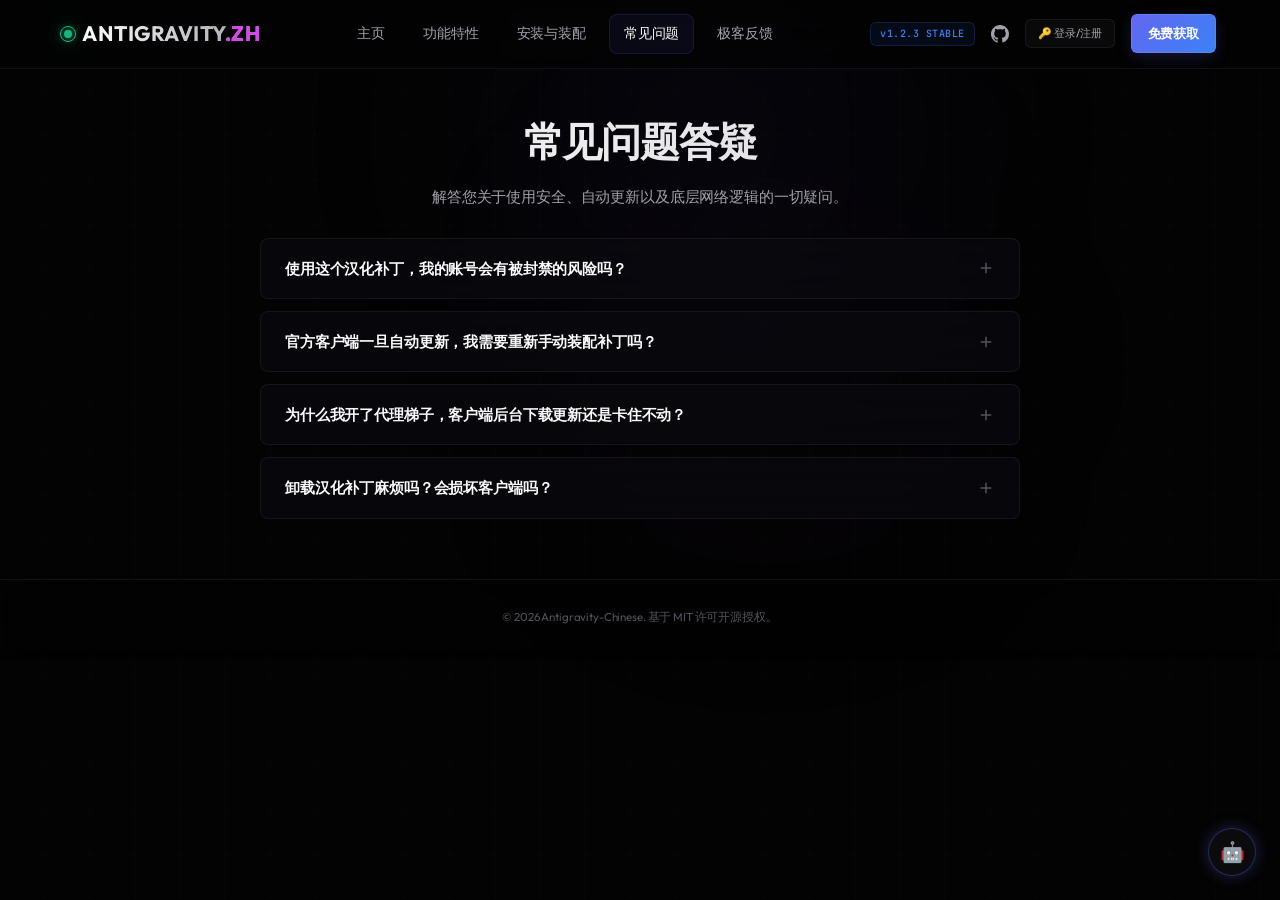
==== faq.html @ 02f96002 "chore: bust POST api/ai route caching with timestamp parameters" ====
<!DOCTYPE html>
<html lang="zh-CN">
<head>
  <meta charset="UTF-8">
  <meta name="viewport" content="width=device-width, initial-scale=1.0">
  <title>答疑中心 FAQ | Antigravity 2.0 中文汉化与网络优化补丁</title>
  <link rel="preconnect" href="https://fonts.googleapis.com">
  <link rel="preconnect" href="https://fonts.gstatic.com" crossorigin>
  <link href="https://fonts.googleapis.com/css2?family=Outfit:wght@400;500;600;700&family=JetBrains+Mono:wght@400;500&display=swap" rel="stylesheet">
  <link rel="stylesheet" href="style.css?v=2.0.2">
  <!-- Cloudflare Turnstile Verification SDK -->
  <script src="https://challenges.cloudflare.com/turnstile/v0/api.js?onload=onloadTurnstileCallback" async defer></script>
</head>
<body>

  <canvas id="grid-bg"></canvas>

  <!-- 统一 Navbar -->
  <header class="navbar">
    <div class="nav-container">
      <div class="logo-area">
        <span class="neon-indicator active"></span>
        <span class="logo-title">ANTIGRAVITY<span class="accent-dot">.ZH</span></span>
      </div>
      
      <nav class="nav-menu">
        <a href="index.html" class="nav-link">主页</a>
        <a href="features.html" class="nav-link">功能特性</a>
        <a href="install.html" class="nav-link">安装与装配</a>
        <a href="faq.html" class="nav-link active">常见问题</a>
        <a href="feedback.html" class="nav-link">极客反馈</a>
      </nav>
      <button class="nav-toggle" id="nav-toggle-btn" aria-label="切换菜单">
        <span class="bar"></span>
        <span class="bar"></span>
      </button>

      <div class="nav-actions">
        <span class="badge">v1.2.3 STABLE</span>
        <a href="https://github.com/3169657175/Antigravity-Chinese" target="_blank" class="github-icon-btn">
          <svg viewBox="0 0 16 16" width="18" height="18"><path fill="currentColor" fill-rule="evenodd" d="M8 0C3.58 0 0 3.58 0 8c0 3.54 2.29 6.53 5.47 7.59.4.07.55-.17.55-.38 0-.19-.01-.82-.01-1.49-2.01.37-2.53-.49-2.69-.94-.09-.23-.48-.94-.82-1.13-.28-.15-.68-.52-.01-.53.63-.01 1.08.58 1.23.82.72 1.21 1.87.87 2.33.66.07-.52.28-.87.51-1.07-1.78-.2-3.64-.89-3.64-3.95 0-.87.31-1.59.82-2.15-.08-.2-.36-1.02.08-2.12 0 0 .67-.21 2.2.82.64-.18 1.32-.27 2-.27.68 0 1.36.09 2 .27 1.53-1.04 2.2-.82 2.2-.82.44 1.1.16 1.92.08 2.12.51.56.82 1.27.82 2.15 0 3.07-1.87 3.75-3.65 3.95.29.25.54.73.54 1.48 0 1.07-.01 1.93-.01 2.2 0 .21.15.46.55.38A8.013 8.013 0 0016 8c0-4.42-3.58-8-8-8z"></path></svg>
        </a>
        
        <!-- 全局登录态入口 -->
        <div id="nav-user-area" class="nav-user-zone">
          <button type="button" id="nav-login-trigger" class="nav-auth-trigger-btn">🔑 登录/注册</button>
          <div id="nav-user-menu" class="nav-user-dropdown" style="display: none;">
            <button type="button" id="nav-username-btn" class="nav-username-display">👤 <span id="nav-user-name-text"></span></button>
            <div class="dropdown-content">
              <a href="#" id="nav-logout-action">退出登录</a>
            </div>
          </div>
        </div>

        <a href="install.html#downloads" class="nav-download-btn">免费获取</a>
      </div>
    </div>
  </header>

  <main class="container">
    
    <!-- 答疑中心内容 -->
    <section class="faq-section">
      <h1 class="page-title">常见问题答疑</h1>
      <p class="page-subtitle">解答您关于使用安全、自动更新以及底层网络逻辑的一切疑问。</p>
      
      <div id="security" class="faq-accordion">
        <div class="faq-item">
          <div class="faq-trigger">
            <span>使用这个汉化补丁，我的账号会有被封禁的风险吗？</span>
            <svg class="faq-icon" viewBox="0 0 24 24" width="18" height="18"><path fill="currentColor" d="M19 13h-6v6h-2v-6H5v-2h6V5h2v6h6v2z"/></svg>
          </div>
          <div class="faq-content">
            <p><strong>100% 绝对安全。</strong> 补丁完全在本地运行，以物理覆盖客户端 app.asar 存档的方式工作。我们不使用、也不经过任何第三方的中转服务器，您的所有 API 数据请求依然直接加密发往 Google 官方，因此完全不存在任何第三方监听密钥或导致账号被官方判为风控 the 危险。</p>
          </div>
        </div>

        <div class="faq-item">
          <div class="faq-trigger">
            <span>官方客户端一旦自动更新，我需要重新手动装配补丁吗？</span>
            <svg class="faq-icon" viewBox="0 0 24 24" width="18" height="18"><path fill="currentColor" d="M19 13h-6v6h-2v-6H5v-2h6V5h2v6h6v2z"/></svg>
          </div>
          <div class="faq-content">
            <p><strong>完全不需要。</strong> 补丁中内置了静默检测与物理自愈机制。当客户端通过后台静默升级导致补丁被官方原版覆盖重置时，只要您再次启动软件，补丁就会在 50ms 内瞬间自动重新打包写入，免除您反复安装配置的烦恼。</p>
          </div>
        </div>

        <div class="faq-item">
          <div class="faq-trigger">
            <span>为什么我开了代理梯子，客户端后台下载更新还是卡住不动？</span>
            <svg class="faq-icon" viewBox="0 0 24 24" width="18" height="18"><path fill="currentColor" d="M19 13h-6v6h-2v-6H5v-2h6V5h2v6h6v2z"/></svg>
          </div>
          <div class="faq-content">
            <p>这是因为 Electron 的 Node.js 主进程在执行网络下载时，默认并不会读取系统虚拟网卡或代理软件（VPN）的端口代理配置。我们在最新的 v1.2.3 补丁里注入了国内高速 CDN（ghproxy）极速下载通道，现在下载 3.7MB 的包在 1~2 秒内即可秒下秒更新，再无卡顿。</p>
          </div>
        </div>

        <div class="faq-item">
          <div class="faq-trigger">
            <span>卸载汉化补丁麻烦吗？会损坏客户端吗？</span>
            <svg class="faq-icon" viewBox="0 0 24 24" width="18" height="18"><path fill="currentColor" d="M19 13h-6v6h-2v-6H5v-2h6V5h2v6h6v2z"/></svg>
          </div>
          <div class="faq-content">
            <p><strong>极其简单。</strong> 在您解压缩的补丁目录下，双击运行 **`一键还原官方原版.bat`** 即可。补丁安装程序在首次装配时已自动为您做好了官方 app.asar 的纯净物理备份，双击还原只需 50ms，瞬间恢复为 100% 官方原版状态，不伤及任何客户端文件。</p>
          </div>
        </div>
      </div>
    </section>


  </main>

  <!-- 全局登录注册模态弹窗 -->
  <div id="global-auth-modal" class="auth-modal">
    <div class="auth-modal-content">
      <span class="auth-modal-close" id="auth-modal-close-btn">&times;</span>
      <div class="auth-tabs" style="margin-bottom: 20px;">
        <button type="button" id="modal-tab-login" class="auth-tab-btn active">极客登录</button>
        <button type="button" id="modal-tab-register" class="auth-tab-btn">账号注册</button>
      </div>
      <!-- 登录表单 -->
      <form id="modal-login-form" class="auth-form active">
        <input type="text" id="modal-login-user" placeholder="请输入账号" required class="auth-modal-input">
        <input type="password" id="modal-login-pass" placeholder="请输入密码" required class="auth-modal-input">
        <div class="turnstile-container" style="margin-bottom: 12px; display: flex; justify-content: center;"></div>
        <button type="submit" class="run-btn modal-submit-btn">立即登录</button>
      </form>
      <!-- 注册表单 -->
      <form id="modal-register-form" class="auth-form">
        <input type="text" id="modal-reg-user" placeholder="创建账号 (3~20字)" required class="auth-modal-input">
        <input type="password" id="modal-reg-pass" placeholder="设置密码 (最少6位)" required class="auth-modal-input">
        <div class="turnstile-container" style="margin-bottom: 12px; display: flex; justify-content: center;"></div>
        <button type="submit" class="run-btn modal-submit-btn">立即注册</button>
      </form>
    </div>
  </div>



  <footer class="footer">
    <p>© 2026 Antigravity-Chinese. 基于 MIT 许可开源授权。</p>
  </footer>

  <!-- 全局 AI 智能助手悬浮窗 -->
  <div class="ai-assistant-wrapper">
    <div id="ai-chat-panel" class="ai-chat-panel">
      <div class="ai-chat-header">
        <div class="ai-chat-title">
          <span class="status-dot"></span>
          <span>极客汉化 AI 助理</span>
        </div>
        <span id="ai-chat-close-btn" class="ai-chat-close">&times;</span>
      </div>
      <div id="ai-chat-body" class="ai-chat-body">
        <div class="chat-bubble ai">你好！我是 Antigravity 2.0 汉化助手。关于补丁安装、卸载、免 TUN 直连或封号安全等任何问题，您都可以随时问我！🤖</div>
      </div>
      <div class="ai-chat-footer">
        <input type="text" id="ai-chat-input" placeholder="输入提问..." class="ai-chat-input">
        <button type="button" id="ai-chat-send-btn" class="ai-chat-send-btn">发送</button>
      </div>
    </div>
    <button type="button" id="ai-assistant-trigger-btn" class="ai-assistant-trigger" title="AI 汉化助手">🤖</button>
  </div>

  <!-- Cloudflare Web Analytics -->
  <script type='module' src='https://static.cloudflareinsights.com/beacon.min.js' data-cf-beacon='{"token": "520a4c978a1740f6b4d1f1a0a5027db9"}'></script>
  <!-- End Cloudflare Web Analytics -->

  <script src="main.js?v=2.0.4"></script>
</body>
</html>
---- style.css ----
/* ==========================================================================
   DESIGN SYSTEM: PREMIUM MINIMALIST AURORA 2.0 (殿堂级极光微光极简主义)
   Aesthetics: Vercel/Linear-class Glassmorphism, Dynamic Border Glows, 
               Spring-action Physics, Fluid Typography & Premium Layout
   ========================================================================== */

:root {
  /* 极致奢华暗黑底色 */
  --bg-dark: #030303;
  --bg-card: rgba(10, 10, 15, 0.75);
  --bg-card-hover: rgba(16, 16, 24, 0.9);
  --bg-input: #050508;
  
  /* 殿堂级霓虹极光色 */
  --neon-blue: #3b82f6;
  --neon-indigo: #6366f1;
  --neon-pink: #d946ef;
  --neon-green: #10b981;
  --neon-orange: #f59e0b;
  
  /* 精细文字与边框 */
  --text-primary: #fafafa;
  --text-secondary: #a1a1aa;
  --text-muted: #52525b;
  --border-color: rgba(255, 255, 255, 0.06);
  --border-glow: rgba(99, 102, 241, 0.35);
  
  /* 顶级字体系统 */
  --font-display: 'Outfit', -apple-system, BlinkMacSystemFont, "Segoe UI", Roboto, sans-serif;
  --font-mono: 'JetBrains Mono', "Fira Code", monospace;

  /* 物理弹簧过渡与阴影 */
  --transition-spring: all 0.5s cubic-bezier(0.175, 0.885, 0.32, 1.275);
  --transition-smooth: all 0.4s cubic-bezier(0.16, 1, 0.3, 1);
  --shadow-glow: 0 0 30px rgba(99, 102, 241, 0.15);
}

/* 基础重置 */
* {
  box-sizing: border-box;
  margin: 0;
  padding: 0;
  scroll-behavior: smooth;
}

body {
  background-color: var(--bg-dark);
  color: var(--text-primary);
  font-family: var(--font-display);
  font-size: 14px;
  line-height: 1.6;
  overflow-x: hidden;
  letter-spacing: -0.01em;
}

/* 交互网格背景 */
#grid-bg {
  position: fixed;
  top: 0;
  left: 0;
  width: 100%;
  height: 100%;
  z-index: -2;
  pointer-events: none;
}

/* 多层次极光视差晕圈 (Multi-layer Aurora Glow) */
body::before {
  content: "";
  position: absolute;
  top: -10%;
  left: 30%;
  width: 50vw;
  height: 50vh;
  background: radial-gradient(circle, rgba(99, 102, 241, 0.08) 0%, rgba(59, 130, 246, 0) 70%);
  z-index: -1;
  filter: blur(120px);
  pointer-events: none;
  animation: floatGlow 12s infinite alternate;
}

body::after {
  content: "";
  position: absolute;
  top: 20%;
  right: 20%;
  width: 40vw;
  height: 40vh;
  background: radial-gradient(circle, rgba(217, 70, 239, 0.05) 0%, rgba(99, 102, 241, 0) 70%);
  z-index: -1;
  filter: blur(140px);
  pointer-events: none;
  animation: floatGlow 18s infinite alternate-reverse;
}

@keyframes floatGlow {
  0% { transform: translate(0, 0) scale(1); }
  100% { transform: translate(40px, 30px) scale(1.1); }
}

/* ==========================================================================
   統一导航栏 Navbar (高虚化毛玻璃)
   ========================================================================== */
.navbar {
  background: rgba(3, 3, 3, 0.75);
  backdrop-filter: blur(30px);
  -webkit-backdrop-filter: blur(30px);
  border-bottom: 1px solid var(--border-color);
  position: sticky;
  top: 0;
  z-index: 1000;
  transition: var(--transition-smooth);
}

.nav-container {
  max-width: 1200px;
  margin: 0 auto;
  padding: 14px 24px;
  display: flex;
  justify-content: space-between;
  align-items: center;
}

.logo-area {
  display: flex;
  align-items: center;
  gap: 10px;
  cursor: pointer;
}

.neon-indicator {
  width: 8px;
  height: 8px;
  border-radius: 50%;
  background: var(--text-muted);
  position: relative;
}

.neon-indicator::after {
  content: "";
  position: absolute;
  top: -4px;
  left: -4px;
  right: -4px;
  bottom: -4px;
  border-radius: 50%;
  border: 1px solid var(--neon-green);
  opacity: 0;
  animation: ripple 2s infinite;
}

@keyframes ripple {
  0% { transform: scale(0.8); opacity: 0.8; }
  100% { transform: scale(1.8); opacity: 0; }
}

.neon-indicator.active {
  background: var(--neon-green);
  box-shadow: 0 0 10px var(--neon-green), 0 0 20px var(--neon-green);
}
.neon-indicator.active::after {
  opacity: 1;
}

.logo-title {
  font-family: var(--font-display);
  font-weight: 700;
  font-size: 21px;
  letter-spacing: 0.5px;
  background: linear-gradient(to right, #fff, #a1a1aa);
  -webkit-background-clip: text;
  -webkit-text-fill-color: transparent;
}

.logo-title .accent-dot {
  color: var(--neon-pink);
  -webkit-text-fill-color: var(--neon-pink);
}

.nav-menu {
  display: flex;
  align-items: center;
  gap: 8px;
}

.nav-link {
  color: var(--text-secondary);
  text-decoration: none;
  font-family: var(--font-display);
  font-weight: 500;
  font-size: 13.5px;
  padding: 8px 14px;
  border-radius: 8px;
  transition: var(--transition-smooth);
  border: 1px solid transparent;
}

.nav-link:hover {
  color: var(--text-primary);
  background: rgba(255, 255, 255, 0.03);
}

.nav-link.active {
  color: var(--text-primary);
  background: rgba(99, 102, 241, 0.08);
  border: 1px solid rgba(99, 102, 241, 0.15);
}

.nav-actions {
  display: flex;
  align-items: center;
  gap: 16px;
}

.badge {
  font-family: var(--font-mono);
  font-size: 10px;
  font-weight: 500;
  color: var(--neon-blue);
  background: rgba(59, 130, 246, 0.08);
  border: 1px solid rgba(59, 130, 246, 0.18);
  padding: 3px 9px;
  border-radius: 6px;
  letter-spacing: 0.5px;
}

.github-icon-btn {
  color: var(--text-secondary);
  transition: var(--transition-spring);
  display: flex;
  align-items: center;
}

.github-icon-btn:hover {
  color: var(--text-primary);
  transform: rotate(8deg) scale(1.15);
}

.nav-download-btn {
  display: inline-block;
  padding: 8px 16px;
  background: linear-gradient(135deg, var(--neon-indigo), var(--neon-blue));
  color: #fff;
  text-decoration: none;
  font-family: var(--font-display);
  font-weight: 600;
  font-size: 13px;
  border-radius: 6px;
  border: 1px solid rgba(255, 255, 255, 0.1);
  box-shadow: 0 4px 15px rgba(99, 102, 241, 0.2);
  transition: var(--transition-spring);
}

.nav-download-btn:hover {
  transform: translateY(-2px);
  box-shadow: 0 6px 20px rgba(99, 102, 241, 0.4);
}

/* ==========================================================================
   页面容器与布局
   ========================================================================== */
.container {
  max-width: 1200px;
  margin: 0 auto;
  padding: 0 24px;
}

/* 页头格式化 */
.page-header {
  text-align: center;
  padding: 70px 0 30px;
}

.page-title {
  font-family: var(--font-display);
  font-size: 40px;
  font-weight: 700;
  letter-spacing: -0.03em;
  margin-bottom: 12px;
  background: linear-gradient(to right, #fff, #d4d4d8);
  -webkit-background-clip: text;
  -webkit-text-fill-color: transparent;
}

.page-subtitle {
  color: var(--text-secondary);
  font-size: 14.5px;
  max-width: 580px;
  margin: 0 auto;
  line-height: 1.6;
}

/* ==========================================================================
   HERO 首页：聚焦文案与 3D 流光截图
   ========================================================================== */
.hero-center {
  display: flex;
  flex-direction: column;
  align-items: center;
  text-align: center;
  padding: 80px 0 50px;
}

.release-glow-tag {
  font-family: var(--font-mono);
  font-size: 10px;
  letter-spacing: 1.5px;
  color: var(--neon-pink);
  background: rgba(217, 70, 239, 0.06);
  border: 1px solid rgba(217, 70, 239, 0.15);
  padding: 4px 12px;
  border-radius: 20px;
  display: inline-block;
  margin-bottom: 20px;
  font-weight: 600;
  box-shadow: 0 0 15px rgba(217, 70, 239, 0.05);
}

.hero-huge-title {
  font-family: var(--font-display);
  font-size: 60px;
  font-weight: 700;
  line-height: 1.15;
  letter-spacing: -0.04em;
  margin-bottom: 20px;
  background: linear-gradient(135deg, #ffffff 30%, #a1a1aa 100%);
  -webkit-background-clip: text;
  -webkit-text-fill-color: transparent;
  text-shadow: 0 0 40px rgba(255, 255, 255, 0.05);
}

.hero-main-subtitle {
  color: var(--text-secondary);
  font-size: 15.5px;
  line-height: 1.7;
  max-width: 720px;
  margin-bottom: 36px;
}

.hero-buttons {
  display: flex;
  gap: 16px;
  margin-bottom: 60px;
}

.btn-glow-primary {
  padding: 13px 28px;
  background: linear-gradient(135deg, var(--neon-indigo), var(--neon-blue));
  color: #fff;
  text-decoration: none;
  font-family: var(--font-display);
  font-weight: 600;
  border-radius: 6px;
  border: 1px solid rgba(255, 255, 255, 0.08);
  box-shadow: 0 4px 20px rgba(99, 102, 241, 0.35);
  transition: var(--transition-spring);
}

.btn-glow-primary:hover {
  transform: translateY(-3px) scale(1.02);
  box-shadow: 0 8px 25px rgba(99, 102, 241, 0.55);
}

.btn-glow-primary:active {
  transform: translateY(-1px) scale(0.98);
}

.btn-outline-secondary {
  padding: 13px 28px;
  background: rgba(255, 255, 255, 0.02);
  color: var(--text-primary);
  border: 1px solid var(--border-color);
  text-decoration: none;
  font-family: var(--font-display);
  font-weight: 600;
  border-radius: 6px;
  transition: var(--transition-spring);
}

.btn-outline-secondary:hover {
  border-color: var(--text-secondary);
  background: rgba(255, 255, 255, 0.05);
  transform: translateY(-2px);
}

/* ==========================================================================
   真实截图展示区 UI (3D 倾斜与磨砂效果)
   ========================================================================== */
.real-screenshot-wrapper {
  width: 100%;
  max-width: 900px;
  margin: 0 auto;
  border-radius: 12px;
  overflow: hidden;
  border: 1px solid rgba(255, 255, 255, 0.1);
  box-shadow: 0 30px 80px rgba(0, 0, 0, 0.8), 0 0 40px rgba(99, 102, 241, 0.05);
  background: #08080c;
  transform: rotateX(3deg) rotateY(-0.5deg);
  transform-style: preserve-3d;
  transition: transform 0.6s cubic-bezier(0.16, 1, 0.3, 1), box-shadow 0.6s;
}

.real-screenshot-wrapper:hover {
  transform: rotateX(0deg) rotateY(0deg) scale(1.015);
  box-shadow: 0 40px 100px rgba(0, 0, 0, 0.9), 0 0 60px rgba(99, 102, 241, 0.12);
  border-color: rgba(99, 102, 241, 0.25);
}

.screenshot-titlebar {
  background: #0d0d12;
  padding: 10px 18px;
  display: flex;
  justify-content: space-between;
  align-items: center;
  border-bottom: 1px solid var(--border-color);
}

.mock-dots {
  display: flex;
  gap: 6px;
}

.mock-dots .dot {
  width: 9px;
  height: 9px;
  border-radius: 50%;
}
.mock-dots .dot.red { background: #ef4444; }
.mock-dots .dot.yellow { background: #f59e0b; }
.mock-dots .dot.green { background: #10b981; }

.screenshot-title-text {
  font-size: 11px;
  color: var(--text-secondary);
  font-family: var(--font-display);
  font-weight: 500;
  letter-spacing: 0.5px;
  text-align: center;
  flex: 1;
}

.mock-tag {
  font-family: var(--font-mono);
  font-size: 9px;
  color: var(--neon-pink);
  background: rgba(217, 70, 239, 0.08);
  border: 1px solid rgba(217, 70, 239, 0.15);
  padding: 2px 7px;
  border-radius: 6px;
  font-weight: 600;
}

.real-screenshot-img {
  display: block;
  width: 100%;
  height: auto;
  max-height: 480px;
  object-fit: cover;
  object-position: top;
  transition: opacity 0.35s ease, transform 0.4s cubic-bezier(0.175, 0.885, 0.32, 1.275);
  border-bottom: 1px solid var(--border-color);
}

/* 截图导航卡片 */
.screenshot-nav {
  display: flex;
  justify-content: center;
  align-items: center;
  gap: 12px;
  padding: 12px 0;
  background: rgba(5, 5, 8, 0.4);
  backdrop-filter: blur(10px);
}

.sc-dot {
  width: 7px;
  height: 7px;
  border-radius: 50%;
  background: var(--text-muted);
  cursor: pointer;
  transition: var(--transition-spring);
}

.sc-dot:hover {
  background: var(--text-secondary);
  transform: scale(1.3);
}

.sc-dot.active {
  background: var(--neon-blue);
  box-shadow: 0 0 10px var(--neon-blue);
  transform: scale(1.4);
}

.screenshot-caption {
  text-align: center;
  font-size: 11px;
  color: var(--text-secondary);
  padding: 0 0 12px;
  font-family: var(--font-display);
  font-weight: 500;
  background: rgba(5, 5, 8, 0.4);
  backdrop-filter: blur(10px);
}

/* ==========================================================================
   首页直观痛点卡片
   ========================================================================== */
.value-proposition-section {
  padding: 60px 0;
  border-top: 1px solid var(--border-color);
}

.value-title-wrap {
  text-align: center;
  margin-bottom: 40px;
}

.value-title-wrap h2 {
  font-family: var(--font-display);
  font-size: 30px;
  font-weight: 700;
  margin-bottom: 8px;
}

.value-title-wrap p {
  color: var(--text-secondary);
  font-size: 13.5px;
}

.value-grid {
  display: grid;
  grid-template-columns: repeat(auto-fit, minmax(300px, 1fr));
  gap: 24px;
}

.value-card {
  background: var(--bg-card);
  border: 1px solid var(--border-color);
  border-radius: 10px;
  padding: 30px 24px;
  transition: var(--transition-spring);
  backdrop-filter: blur(20px);
  -webkit-backdrop-filter: blur(20px);
}

.value-card:hover {
  border-color: var(--border-glow);
  transform: translateY(-6px);
  box-shadow: var(--shadow-glow);
  background: var(--bg-card-hover);
}

.v-icon {
  font-size: 30px;
  margin-bottom: 16px;
}

.value-card h4 {
  font-family: var(--font-display);
  font-size: 17px;
  font-weight: 600;
  margin-bottom: 8px;
}

.value-card .v-desc {
  color: var(--text-secondary);
  font-size: 12.5px;
  line-height: 1.6;
  margin-bottom: 20px;
}

.v-link {
  font-size: 11.5px;
  color: var(--neon-blue);
  text-decoration: none;
  font-weight: 600;
  transition: var(--transition-smooth);
}

.v-link:hover {
  color: #60a5fa;
  padding-left: 4px;
}

/* ==========================================================================
   BENTO GRID (均等排版优化)
   ========================================================================== */
.bento-section {
  padding: 20px 0 45px;
}

.bento-grid {
  display: grid;
  grid-template-columns: repeat(3, 1fr);
  gap: 20px;
  padding: 10px 0 30px;
}

@media (max-width: 968px) {
  .bento-grid {
    grid-template-columns: 1fr;
  }
}

.bento-card {
  background: var(--bg-card);
  border: 1px solid var(--border-color);
  border-radius: 10px;
  padding: 28px;
  backdrop-filter: blur(20px);
  -webkit-backdrop-filter: blur(20px);
  transition: var(--transition-spring);
  display: flex;
  flex-direction: column;
  gap: 12px;
}

.bento-card:hover {
  border-color: var(--border-glow);
  transform: translateY(-5px);
  box-shadow: var(--shadow-glow);
  background: var(--bg-card-hover);
}

.bento-card.large {
  grid-column: span 3;
}

@media (max-width: 968px) {
  .bento-card.large {
    grid-column: span 1;
  }
}

.bento-card.flex-row {
  display: grid;
  grid-template-columns: 1.2fr 0.8fr;
  align-items: center;
  gap: 30px;
}

@media (max-width: 768px) {
  .bento-card.flex-row {
    grid-template-columns: 1fr;
  }
}

.bento-badge {
  font-family: var(--font-mono);
  font-size: 9px;
  letter-spacing: 1px;
  padding: 2px 7px;
  border-radius: 4px;
  align-self: flex-start;
  font-weight: 600;
}
.bento-badge.blue { color: var(--neon-blue); background: rgba(59,130,246,0.06); border: 1px solid rgba(59,130,246,0.15); }
.bento-badge.pink { color: var(--neon-pink); background: rgba(217,70,239,0.06); border: 1px solid rgba(217,70,239,0.15); }
.bento-badge.green { color: var(--neon-green); background: rgba(16,185,129,0.06); border: 1px solid rgba(16,185,129,0.15); }
.bento-badge.orange { color: var(--neon-orange); background: rgba(245,158,11,0.06); border: 1px solid rgba(245,158,11,0.15); }

.bento-card h3 {
  font-family: var(--font-display);
  font-size: 19px;
  font-weight: 700;
  color: var(--text-primary);
  letter-spacing: -0.02em;
}

.bento-card p {
  color: var(--text-secondary);
  font-size: 12.5px;
  line-height: 1.6;
}

.network-topology-anim {
  display: flex;
  align-items: center;
  gap: 12px;
  background: rgba(0,0,0,0.4);
  padding: 14px;
  border-radius: 6px;
  border: 1px solid var(--border-color);
  width: 100%;
}

.node {
  font-size: 10px;
  padding: 4px 8px;
  border-radius: 4px;
  border: 1px solid var(--border-color);
  background: var(--bg-input);
}

.node.target {
  border-color: var(--neon-green);
  color: var(--neon-green);
  box-shadow: 0 0 10px rgba(16, 185, 129, 0.1);
}

.wire-pulse {
  height: 2px;
  background: linear-gradient(90deg, var(--neon-blue), var(--neon-pink));
  position: relative;
  overflow: hidden;
  flex-grow: 1;
}

.wire-pulse::after {
  content: "";
  position: absolute;
  left: -100%;
  width: 40%;
  height: 100%;
  background: #fff;
  animation: pulseWire 2s infinite;
}

@keyframes pulseWire {
  0% { left: -100%; }
  100% { left: 100%; }
}

.translation-demo-box {
  background: rgba(0,0,0,0.4);
  border: 1px solid var(--border-color);
  border-radius: 6px;
  padding: 16px;
  margin-top: 8px;
  font-family: var(--font-mono);
  font-size: 10.5px;
  line-height: 1.5;
}

.demo-line-before {
  color: #f87171;
  text-decoration: line-through;
}

.demo-arrow {
  margin: 4px 0;
  color: var(--text-muted);
}

.demo-line-after {
  color: var(--neon-green);
  border-right: 2px solid var(--neon-green);
  display: inline-block;
}

/* ==========================================================================
   IDE DIFF COMPARE
   ========================================================================== */
.ide-section {
  padding: 40px 0 50px;
  border-top: 1px solid var(--border-color);
}

.section-title-wrap {
  text-align: center;
  margin-bottom: 30px;
}

.section-title-wrap h2 {
  font-family: var(--font-display);
  font-size: 28px;
  font-weight: 700;
}

.section-title-wrap p {
  color: var(--text-secondary);
  font-size: 13.5px;
}

.ide-window {
  display: grid;
  grid-template-columns: 210px 1fr;
  background: #060608;
  border: 1px solid var(--border-color);
  border-radius: 10px;
  height: 340px;
  box-shadow: 0 25px 60px rgba(0,0,0,0.6);
  overflow: hidden;
}

@media (max-width: 768px) {
  .ide-window {
    grid-template-columns: 1fr;
    height: auto;
  }
}

.ide-sidebar {
  background: #0b0b0f;
  border-right: 1px solid var(--border-color);
  display: flex;
  flex-direction: column;
}

.sidebar-header {
  padding: 10px 16px;
  font-size: 10px;
  letter-spacing: 1px;
  color: var(--text-muted);
  border-bottom: 1px solid var(--border-color);
  font-family: var(--font-display);
  font-weight: 700;
  text-transform: uppercase;
}

.sidebar-files {
  padding: 8px;
  display: flex;
  flex-direction: column;
  gap: 4px;
}

.file-item {
  width: 100%;
  text-align: left;
  background: transparent;
  border: none;
  padding: 7px 10px;
  border-radius: 6px;
  color: var(--text-secondary);
  font-family: var(--font-mono);
  font-size: 11px;
  cursor: pointer;
  display: flex;
  align-items: center;
  gap: 8px;
  transition: var(--transition-smooth);
}

.file-item:hover {
  background: rgba(255,255,255,0.02);
  color: var(--text-primary);
}

.file-item.active {
  background: rgba(99, 102, 241, 0.1);
  color: var(--neon-indigo);
  font-weight: 600;
  border: 1px solid rgba(99, 102, 241, 0.15);
}

.ide-editor {
  position: relative;
  background: #030304;
}

.editor-pane {
  position: absolute;
  top: 0;
  left: 0;
  width: 100%;
  height: 100%;
  opacity: 0;
  pointer-events: none;
  transition: opacity 0.3s ease;
  display: flex;
  flex-direction: column;
}

.editor-pane.active {
  opacity: 1;
  pointer-events: auto;
  position: relative;
}

.editor-header {
  padding: 8px 16px;
  background: rgba(255,255,255,0.01);
  border-bottom: 1px solid var(--border-color);
  font-size: 10.5px;
  color: var(--text-secondary);
  font-family: var(--font-mono);
}

.code-view {
  padding: 20px;
  overflow-y: auto;
  flex-grow: 1;
  font-size: 11.5px;
}

.code-view code {
  display: flex;
  flex-direction: column;
  gap: 6px;
}

.line-del {
  color: #f87171;
  background: rgba(239, 68, 68, 0.08);
  padding: 1px 6px;
  border-left: 2px solid #ef4444;
  display: block;
}

.line-add {
  color: #4ade80;
  background: rgba(34, 197, 94, 0.08);
  padding: 1px 6px;
  border-left: 2px solid #22c55e;
  display: block;
}

/* ==========================================================================
   INSTALL / DOWNLOAD (CRT CRT-WINDOW TERMINAL)
   ========================================================================== */
.demo-section {
  padding: 20px 0 40px;
}

.interactive-terminal {
  display: grid;
  grid-template-columns: 0.8fr 1.2fr;
  gap: 30px;
  background: var(--bg-card);
  border: 1px solid var(--border-color);
  border-radius: 10px;
  padding: 30px;
  align-items: center;
  backdrop-filter: blur(20px);
}

@media (max-width: 768px) {
  .interactive-terminal {
    grid-template-columns: 1fr;
    padding: 20px;
    gap: 20px;
  }
}

.term-left h3 {
  font-family: var(--font-display);
  font-size: 21px;
  margin-bottom: 8px;
}

.term-left .desc {
  color: var(--text-secondary);
  font-size: 12.5px;
  margin-bottom: 20px;
}

.run-btn {
  padding: 10px 20px;
  background: transparent;
  color: var(--neon-pink);
  border: 1px solid rgba(217, 70, 239, 0.4);
  border-radius: 6px;
  font-family: var(--font-mono);
  font-weight: 600;
  font-size: 12.5px;
  cursor: pointer;
  transition: var(--transition-spring);
}

.run-btn:hover {
  background: var(--neon-pink);
  color: #fff;
  box-shadow: 0 0 15px rgba(217, 70, 239, 0.35);
  border-color: transparent;
}

/* 逼真的 CRT 终端发光扫描线效果 */
.terminal-window {
  background: #020203;
  border: 1px solid rgba(255, 255, 255, 0.08);
  border-radius: 8px;
  font-family: var(--font-mono);
  box-shadow: inset 0 0 30px rgba(0,0,0,0.9), 0 0 20px rgba(217, 70, 239, 0.03);
  overflow: hidden;
  position: relative;
}

.terminal-window::after {
  content: " ";
  display: block;
  position: absolute;
  top: 0; left: 0; bottom: 0; right: 0;
  background: linear-gradient(rgba(18, 16, 16, 0) 50%, rgba(0, 0, 0, 0.25) 50%), linear-gradient(90deg, rgba(255, 0, 0, 0.06), rgba(0, 255, 0, 0.02), rgba(0, 0, 255, 0.06));
  z-index: 10;
  background-size: 100% 3px, 3px 100%;
  pointer-events: none;
}

.terminal-header {
  padding: 6px 14px;
  background: rgba(255,255,255,0.02);
  border-bottom: 1px solid var(--border-color);
  font-size: 10.5px;
  color: var(--text-muted);
}

.terminal-body {
  padding: 16px;
  height: 190px;
  overflow-y: auto;
  font-size: 11.5px;
}

.term-text {
  margin-bottom: 6px;
  word-break: break-all;
}

.guide-section {
  padding: 40px 0;
  border-top: 1px solid var(--border-color);
  text-align: center;
}

.guide-section h2 {
  font-family: var(--font-display);
  font-size: 28px;
  margin-bottom: 30px;
}

.steps-container {
  display: grid;
  grid-template-columns: repeat(auto-fit, minmax(260px, 1fr));
  gap: 24px;
}

.step-card {
  background: var(--bg-card);
  border: 1px solid var(--border-color);
  border-radius: 8px;
  padding: 24px;
  text-align: left;
  position: relative;
  overflow: hidden;
  backdrop-filter: blur(20px);
}

.step-num {
  font-family: var(--font-display);
  font-size: 64px;
  font-weight: 700;
  color: rgba(255,255,255,0.01);
  position: absolute;
  top: -15px;
  right: -5px;
  user-select: none;
}

.step-card h4 {
  font-family: var(--font-display);
  font-size: 16px;
  margin-bottom: 12px;
  font-weight: 600;
}

.step-card p {
  color: var(--text-secondary);
  font-size: 12.5px;
}

/* 下载段 */
.download-section {
  padding: 40px 0 60px;
  border-top: 1px solid var(--border-color);
  text-align: center;
}

.download-section h2 {
  font-family: var(--font-display);
  font-size: 28px;
  margin-bottom: 8px;
}

.download-section .subtitle {
  color: var(--text-secondary);
  margin-bottom: 40px;
  font-size: 13.5px;
}

.download-cards {
  display: grid;
  grid-template-columns: repeat(auto-fit, minmax(320px, 1fr));
  gap: 30px;
  max-width: 800px;
  margin: 0 auto;
}

.dl-card {
  background: var(--bg-card);
  border: 1px solid var(--border-color);
  border-radius: 10px;
  padding: 28px 24px;
  text-align: left;
  display: flex;
  flex-direction: column;
  position: relative;
  overflow: hidden;
  transition: var(--transition-spring);
  backdrop-filter: blur(20px);
}

.dl-card:hover {
  transform: scale(1.015);
  border-color: var(--border-glow);
  box-shadow: var(--shadow-glow);
}

.tag-recommend {
  position: absolute;
  top: 12px;
  right: 12px;
  background: var(--neon-blue);
  color: #fff;
  font-size: 9px;
  padding: 2px 8px;
  border-radius: 12px;
  font-weight: 600;
  font-family: var(--font-display);
  letter-spacing: 0.5px;
}

.tag-auto {
  position: absolute;
  top: 12px;
  right: 12px;
  background: var(--neon-pink);
  color: #fff;
  font-size: 9px;
  padding: 2px 8px;
  border-radius: 12px;
  font-weight: 600;
  font-family: var(--font-display);
  letter-spacing: 0.5px;
}

.dl-card h3 {
  font-family: var(--font-display);
  font-size: 19px;
  margin-bottom: 6px;
  font-weight: 700;
}

.file-name {
  font-family: var(--font-mono);
  font-size: 11px;
  color: var(--text-muted);
  margin-bottom: 18px;
  display: block;
}

.dl-card .desc {
  color: var(--text-secondary);
  font-size: 12.5px;
  line-height: 1.6;
  margin-bottom: 24px;
  flex-grow: 1;
}

.dl-btn {
  display: block;
  width: 100%;
  text-align: center;
  padding: 12px;
  background: linear-gradient(135deg, var(--neon-indigo), var(--neon-blue));
  color: #fff;
  text-decoration: none;
  border-radius: 6px;
  font-weight: 600;
  font-family: var(--font-display);
  border: 1px solid rgba(255,255,255,0.08);
  box-shadow: 0 4px 15px rgba(99, 102, 241, 0.25);
  transition: var(--transition-spring);
}

.dl-btn:hover {
  transform: translateY(-2px);
  box-shadow: 0 6px 20px rgba(99, 102, 241, 0.45);
}

.dl-btn.secondary {
  background: rgba(255,255,255,0.02);
  border: 1px solid var(--border-color);
  color: var(--text-primary);
  box-shadow: none;
}

.dl-btn.secondary:hover {
  background: rgba(255,255,255,0.05);
  border-color: var(--text-secondary);
}

/* ==========================================================================
   FAQ FOLDING ACCORDION
   ========================================================================== */
.faq-section {
  padding: 40px 0 60px;
  text-align: center;
}

.faq-accordion {
  max-width: 760px;
  margin: 30px auto 0;
  display: flex;
  flex-direction: column;
  gap: 12px;
  text-align: left;
}

.faq-item {
  background: var(--bg-card);
  border: 1px solid var(--border-color);
  border-radius: 8px;
  overflow: hidden;
  backdrop-filter: blur(20px);
  transition: var(--transition-spring);
}

.faq-trigger {
  padding: 18px 24px;
  font-family: var(--font-display);
  font-weight: 600;
  font-size: 14.5px;
  cursor: pointer;
  display: flex;
  justify-content: space-between;
  align-items: center;
  user-select: none;
}

.faq-icon {
  color: var(--text-muted);
  transition: transform 0.3s;
}

.faq-item.active {
  border-color: var(--border-glow);
  background: var(--bg-card-hover);
  box-shadow: var(--shadow-glow);
}

.faq-item.active .faq-icon {
  transform: rotate(45deg);
  color: var(--neon-pink);
}

.faq-content {
  max-height: 0;
  overflow: hidden;
  transition: max-height 0.35s cubic-bezier(0.16, 1, 0.3, 1);
  background: rgba(0,0,0,0.1);
}

.faq-content p {
  padding: 0 24px 18px;
  color: var(--text-secondary);
  font-size: 12.5px;
  line-height: 1.6;
}

/* ==========================================================================
   D1 数据库留言墙 & Bug 反馈区域样式 (完全剥离内联)
   ========================================================================== */
.feedback-section-divider {
  border-top: 1px solid var(--border-color);
  padding-top: 40px !important;
}

.feedback-panel-title {
  font-size: 26px !important;
}

.feedback-grid-container {
  display: grid;
  grid-template-columns: 1.15fr 0.85fr;
  gap: 30px;
  text-align: left;
  max-width: 900px;
  margin: 0 auto 40px;
}

.feedback-form-left {
  padding: 0;
  display: flex;
  flex-direction: column;
}

.feedback-sub-title {
  font-size: 16px;
  margin-bottom: 12px;
  font-family: var(--font-display);
  font-weight: 600;
}

.feedback-sub-title.title-pink { color: var(--neon-pink); }
.feedback-sub-title.title-blue { color: var(--neon-blue); }

#feedback-form {
  display: flex;
  flex-direction: column;
  gap: 12px;
}

.feedback-input {
  background: var(--bg-input);
  border: 1px solid var(--border-color);
  border-radius: 6px;
  padding: 11px 14px;
  color: #fff;
  font-family: var(--font-display);
  font-size: 12px;
  transition: var(--transition-smooth);
  width: 100%;
  box-sizing: border-box;
}

.feedback-textarea {
  background: var(--bg-input);
  border: 1px solid var(--border-color);
  border-radius: 6px;
  padding: 11px 14px;
  color: #fff;
  font-family: var(--font-display);
  font-size: 12px;
  transition: var(--transition-smooth);
  min-height: 120px; /* 防止弹性布局强行挤压 */
  resize: vertical;  /* 允许用户上下拉伸 */
  width: 100%;
  box-sizing: border-box;
}

.feedback-input:focus, .feedback-textarea:focus {
  border-color: var(--border-glow);
  outline: none;
  box-shadow: 0 0 10px rgba(99, 102, 241, 0.1);
}

.feedback-submit-button {
  align-self: flex-start;
  padding: 10px 24px;
}

.feedback-wall-right {
  display: flex;
  flex-direction: column;
  height: 260px;
}

.feedback-wall-body {
  background: #020203;
  border: 1px solid var(--border-color);
  border-radius: 8px;
  flex-grow: 1;
  padding: 16px;
  overflow-y: auto;
  display: flex;
  flex-direction: column;
  gap: 10px;
  /* 隐藏滚动条 */
  -ms-overflow-style: none;
  scrollbar-width: none;
}

.feedback-wall-body::-webkit-scrollbar {
  display: none;
}

.feedback-loading {
  color: var(--text-muted);
  font-size: 12px;
  text-align: center;
  margin-top: 50px;
}

/* ==========================================================================
   統一页脚 Footer
   ========================================================================== */
.footer {
  padding: 28px 0;
  border-top: 1px solid var(--border-color);
  text-align: center;
  font-size: 11.5px;
  color: var(--text-muted);
  background: rgba(3, 3, 3, 0.6);
  backdrop-filter: blur(10px);
}

.footer p {
  margin-bottom: 6px;
}

.footer .muted {
  max-width: 580px;
  margin: 0 auto;
  line-height: 1.5;
  font-size: 10.5px;
}

/* ==========================================================================
   MOBILE RESPONSIVENESS & MEDIA QUERIES (极致移动端自适应适配)
   ========================================================================== */

.nav-toggle {
  display: none;
  background: transparent;
  border: none;
  cursor: pointer;
  flex-direction: column;
  justify-content: center;
  gap: 6px;
  width: 28px;
  height: 28px;
  padding: 4px;
  z-index: 1001;
}

.nav-toggle .bar {
  display: block;
  width: 20px;
  height: 1.5px;
  background-color: var(--text-primary);
  transition: var(--transition-smooth);
}

@media (max-width: 768px) {
  /* 页面整体间距收缩 */
  .page-header {
    padding: 40px 0 20px;
  }
  
  .page-title {
    font-size: 28px;
  }
  
  .page-subtitle {
    font-size: 13px;
  }

  /* 移动端顶栏防拥挤重构 */
  .nav-toggle {
    display: flex;
  }

  .nav-container {
    padding: 10px 16px;
  }

  .logo-title {
    font-size: 16px !important;
  }

  .nav-menu {
    position: absolute;
    top: 100%;
    left: 0;
    right: 0;
    background: rgba(5, 5, 8, 0.97);
    backdrop-filter: blur(25px);
    -webkit-backdrop-filter: blur(25px);
    border-bottom: 1px solid var(--border-color);
    flex-direction: column;
    align-items: stretch;
    gap: 8px;
    padding: 0;
    max-height: 0;
    opacity: 0;
    overflow: hidden;
    transition: max-height 0.4s ease, opacity 0.3s ease;
  }

  /* 展开时加入移动端专享下载按钮，防止顶部拥挤 */
  .navbar.mobile-active .nav-menu {
    max-height: 300px;
    opacity: 1;
    padding: 16px 20px 24px;
  }

  .navbar.mobile-active .nav-toggle .bar:nth-child(1) {
    transform: translateY(4px) rotate(45deg);
  }
  .navbar.mobile-active .nav-toggle .bar:nth-child(2) {
    transform: translateY(-3.5px) rotate(-45deg);
  }

  .nav-link {
    display: block;
    text-align: center;
    padding: 11px;
    font-size: 14.5px;
  }

  .nav-actions {
    gap: 8px;
  }

  .nav-actions .badge {
    display: none !important; /* 手机端绝对隐藏版本徽章 */
  }

  .nav-actions .nav-download-btn {
    display: none !important; /* 手机端顶部绝对隐藏，防挤爆折行 */
  }

  /* Hero 区域 */
  .hero-center {
    padding: 40px 0 30px;
  }

  .hero-huge-title {
    font-size: 32px;
    line-height: 1.25;
  }

  .hero-main-subtitle {
    font-size: 13px;
    margin-bottom: 24px;
  }

  .hero-buttons {
    flex-direction: column;
    width: 100%;
    max-width: 290px;
    gap: 10px;
    margin-bottom: 30px;
  }

  .btn-glow-primary, .btn-outline-secondary {
    width: 100%;
    text-align: center;
    padding: 11px;
  }

  /* 真实截图容器自适应 */
  .real-screenshot-wrapper {
    transform: none !important;
    width: 100%;
  }

  .real-screenshot-wrapper:hover {
    transform: none !important;
  }

  .real-screenshot-img {
    max-height: 200px;
  }

  /* Bento 扁平化 */
  .bento-grid {
    grid-template-columns: 1fr;
    gap: 16px;
  }

  .bento-card {
    padding: 20px;
  }

  .bento-card.large.flex-row {
    grid-template-columns: 1fr;
    gap: 16px;
  }

  .network-topology-anim {
    padding: 8px;
    gap: 6px;
  }

  .node {
    font-size: 8.5px;
    padding: 2px 5px;
  }

  .wire-pulse {
    width: 20px;
  }

  /* IDE 切换器横移 */
  .ide-window {
    grid-template-columns: 1fr;
    grid-template-rows: auto 1fr;
    height: auto;
  }

  .ide-sidebar {
    border-right: none;
    border-bottom: 1px solid var(--border-color);
  }

  .sidebar-files {
    flex-direction: row;
    overflow-x: auto;
    white-space: nowrap;
    padding: 8px;
    gap: 8px;
    -ms-overflow-style: none;
    scrollbar-width: none;
  }
  
  .sidebar-files::-webkit-scrollbar {
    display: none;
  }

  .file-item {
    display: inline-flex;
    width: auto;
  }

  .code-view {
    padding: 14px;
    font-size: 9.5px;
  }

  /* 物理终端 */
  .interactive-terminal {
    grid-template-columns: 1fr;
    padding: 20px;
    gap: 16px;
  }

  .terminal-body {
    height: 140px;
  }

  /* D1 反馈墙手机端完美自适应（彻底解决并排挤压） */
  .feedback-grid-container {
    grid-template-columns: 1fr !important; /* 手机端绝对重构为单列 */
    gap: 24px !important;
    padding: 0 10px;
  }

  .feedback-wall-right {
    height: 240px;
  }

  .feedback-submit-button {
    width: 100% !important; /* 提交按钮在手机上撑满，更好触控 */
    text-align: center;
  }

  /* 痛点 propositions */
  .value-grid {
    grid-template-columns: 1fr;
    gap: 16px;
  }

  .value-card {
    padding: 20px;
  }

  /* 下载面板 */
  .download-cards {
    grid-template-columns: 1fr;
    gap: 16px;
  }

  .dl-card {
    padding: 20px;
  }

  /* FAQ */
  .faq-accordion {
    margin-top: 16px;
  }
}

/* ==========================================================================
   图片上传组件高级样式 (R2 Upload Premium UI)
   ========================================================================== */
.feedback-upload-container {
  display: flex;
  align-items: center;
  flex-wrap: wrap;
  gap: 12px;
  margin: 4px 0 8px;
  position: relative;
}

.feedback-file-input {
  display: none !important; /* 隐藏原生难看的文件选择框 */
}

.upload-btn-label {
  padding: 8px 16px;
  background: rgba(255, 255, 255, 0.03);
  border: 1px solid var(--border-color);
  border-radius: 6px;
  color: var(--text-secondary);
  font-size: 11.5px;
  font-family: var(--font-display);
  font-weight: 500;
  cursor: pointer;
  transition: var(--transition-spring);
  user-select: none;
}

.upload-btn-label:hover {
  background: rgba(255, 255, 255, 0.08);
  border-color: var(--neon-indigo);
  color: var(--text-primary);
  box-shadow: 0 0 12px rgba(99, 102, 241, 0.15);
}

.upload-filename {
  font-size: 11px;
  color: var(--text-muted);
  max-width: 140px;
  overflow: hidden;
  text-overflow: ellipsis;
  white-space: nowrap;
}

.upload-preview-box {
  display: none; /* 默认隐藏 */
  position: relative;
  width: 54px;
  height: 54px;
  border-radius: 6px;
  overflow: hidden;
  border: 1px solid rgba(255, 255, 255, 0.12);
  background: #000;
}

.upload-preview-box img {
  width: 100%;
  height: 100%;
  object-fit: cover;
}

.remove-preview-btn {
  position: absolute;
  top: 2px;
  right: 2px;
  background: rgba(0, 0, 0, 0.7);
  border: none;
  color: #fff;
  border-radius: 50%;
  width: 15px;
  height: 15px;
  font-size: 8px;
  cursor: pointer;
  display: flex;
  align-items: center;
  justify-content: center;
  transition: var(--transition-smooth);
}

.remove-preview-btn:hover {
  background: #ef4444;
}

/* 留言墙大图展示样式 */
.wall-post-img {
  display: block;
  max-width: 100%;
  max-height: 140px;
  border-radius: 6px;
  margin-top: 10px;
  border: 1px solid rgba(255, 255, 255, 0.08);
  cursor: pointer;
  transition: var(--transition-spring);
  object-fit: contain;
}

.wall-post-img:hover {
  transform: scale(1.02);
  border-color: var(--neon-blue);
  box-shadow: 0 0 15px rgba(59, 130, 246, 0.2);
}

/* ==========================================================================
   全屏磨砂大图灯箱组件 (Lightbox Modal)
   ========================================================================== */
.lightbox-modal {
  display: none; /* 默认隐藏 */
  position: fixed;
  z-index: 2000; /* 置于顶层 */
  left: 0;
  top: 0;
  width: 100%;
  height: 100%;
  background-color: rgba(3, 3, 3, 0.85);
  backdrop-filter: blur(15px);
  -webkit-backdrop-filter: blur(15px);
  opacity: 0;
  transition: opacity 0.3s cubic-bezier(0.16, 1, 0.3, 1);
  justify-content: center;
  align-items: center;
  flex-direction: column;
}

.lightbox-modal.active {
  display: flex;
  opacity: 1;
}

.lightbox-content {
  display: block;
  max-width: 90%;
  max-height: 80%;
  border-radius: 8px;
  border: 1px solid rgba(255, 255, 255, 0.1);
  box-shadow: 0 40px 100px rgba(0, 0, 0, 0.9);
  transform: scale(0.95);
  transition: transform 0.3s cubic-bezier(0.175, 0.885, 0.32, 1.275);
}

.lightbox-modal.active .lightbox-content {
  transform: scale(1);
}

.lightbox-close {
  position: absolute;
  top: 24px;
  right: 32px;
  color: var(--text-secondary);
  font-size: 32px;
  font-weight: 300;
  cursor: pointer;
  transition: var(--transition-smooth);
  user-select: none;
}

.lightbox-close:hover {
  color: #fff;
  transform: scale(1.15) rotate(90deg);
}

.lightbox-caption {
  margin-top: 16px;
  text-align: center;
  color: var(--text-secondary);
  font-size: 13px;
  font-family: var(--font-display);
  letter-spacing: 0.5px;
}

@media (max-width: 768px) {
  .lightbox-content {
    max-width: 95%;
    max-height: 70%;
  }
  .lightbox-close {
    top: 16px;
    right: 20px;
    font-size: 28px;
  }
}

/* ==========================================================================
   极客登录/注册面板、状态条与锁定卡片
   ========================================================================== */
.auth-panel-container {
  background: rgba(255, 255, 255, 0.02);
  border: 1px solid var(--border-color);
  border-radius: 8px;
  padding: 16px;
  margin-bottom: 24px;
  backdrop-filter: blur(10px);
  -webkit-backdrop-filter: blur(10px);
}

.auth-tabs {
  display: flex;
  gap: 12px;
  margin-bottom: 16px;
  border-bottom: 1px solid rgba(255, 255, 255, 0.06);
  padding-bottom: 8px;
}

.auth-tab-btn {
  background: none;
  border: none;
  color: var(--text-muted);
  font-size: 13px;
  font-family: var(--font-display);
  font-weight: 600;
  cursor: pointer;
  padding: 4px 8px;
  position: relative;
  transition: var(--transition-smooth);
}

.auth-tab-btn.active {
  color: var(--text-primary);
}

.auth-tab-btn.active::after {
  content: '';
  position: absolute;
  bottom: -9px;
  left: 0;
  width: 100%;
  height: 2px;
  background: linear-gradient(90deg, var(--neon-blue), var(--neon-indigo));
  box-shadow: 0 0 8px var(--neon-blue);
}

.auth-form {
  display: none;
}

.auth-form.active {
  display: block;
}

.auth-form-row {
  display: flex;
  flex-wrap: wrap;
  gap: 12px;
  align-items: center;
}

.auth-input {
  flex: 1;
  min-width: 150px;
  padding: 10px 14px;
  background: rgba(0, 0, 0, 0.2);
  border: 1px solid var(--border-color);
  border-radius: 6px;
  color: var(--text-primary);
  font-size: 12.5px;
  font-family: var(--font-display);
  transition: var(--transition-smooth);
}

.auth-input:focus {
  outline: none;
  border-color: var(--neon-indigo);
  box-shadow: 0 0 10px rgba(99, 102, 241, 0.15);
  background: rgba(0, 0, 0, 0.4);
}

.auth-submit-btn {
  padding: 10px 24px !important;
  font-size: 12.5px;
}

.user-status-container {
  display: flex;
  align-items: center;
  gap: 12px;
  padding: 12px 16px;
  background: rgba(99, 102, 241, 0.05);
  border: 1px solid rgba(99, 102, 241, 0.15);
  border-radius: 8px;
  margin-bottom: 24px;
  backdrop-filter: blur(10px);
}

.user-indicator {
  width: 8px;
  height: 8px;
  background: #10b981;
  border-radius: 50%;
  box-shadow: 0 0 8px #10b981;
  animation: pulse 2s infinite;
}

.user-info-text {
  font-size: 13px;
  color: var(--text-secondary);
  flex: 1;
}

.admin-badge {
  background: rgba(239, 68, 68, 0.1);
  border: 1px solid rgba(239, 68, 68, 0.3);
  color: #f87171;
  font-size: 9.5px;
  padding: 1px 6px;
  border-radius: 4px;
  margin-left: 6px;
  font-weight: 600;
  text-shadow: 0 0 5px rgba(239, 68, 68, 0.3);
}

.logout-action-btn {
  background: none;
  border: 1px solid rgba(255, 255, 255, 0.1);
  color: var(--text-muted);
  font-size: 11px;
  padding: 6px 12px;
  border-radius: 6px;
  cursor: pointer;
  transition: var(--transition-smooth);
}

.logout-action-btn:hover {
  background: rgba(239, 68, 68, 0.1);
  border-color: rgba(239, 68, 68, 0.3);
  color: #f87171;
}

.lock-placeholder-card {
  display: flex;
  flex-direction: column;
  align-items: center;
  justify-content: center;
  padding: 40px 24px;
  background: rgba(255, 255, 255, 0.01);
  border: 1px dashed var(--border-color);
  border-radius: 8px;
  text-align: center;
  backdrop-filter: blur(4px);
}

.lock-icon {
  font-size: 32px;
  margin-bottom: 12px;
  animation: float 3s ease-in-out infinite;
}

.lock-placeholder-card p {
  font-size: 12.5px;
  color: var(--text-muted);
  line-height: 1.6;
  max-width: 280px;
}

/* ==========================================================================
   二级回复与删除按钮极简样式
   ========================================================================== */
.replies-container {
  padding-top: 12px;
  border-top: 1px dashed rgba(255, 255, 255, 0.05);
  display: flex;
  flex-direction: column;
  gap: 10px;
  margin-left: 28px; /* 加大向右靠缩进，建立主子层级感 */
}
 
.reply-item {
  background: rgba(0, 0, 0, 0.45); /* 底色调深变黑，与主帖形成极大反差 */
  border-left: 3px solid #d946ef; /* 使用亮粉色左侧引导竖线 */
  padding: 10px 14px;
  border-radius: 0 6px 6px 0;
  position: relative;
  box-shadow: inset 0 0 10px rgba(0, 0, 0, 0.2);
}

.reply-meta {
  display: flex;
  justify-content: space-between;
  font-size: 10px;
  margin-bottom: 4px;
}

.reply-user {
  color: var(--neon-blue);
  font-weight: 600;
}

.reply-user.admin {
  color: #f87171;
  text-shadow: 0 0 5px rgba(239, 68, 68, 0.2);
}

.reply-time {
  color: var(--text-muted);
}

.reply-text {
  font-size: 11.5px;
  color: var(--text-secondary);
  line-height: 1.5;
  word-break: break-all;
}

.post-action-bar {
  display: flex;
  justify-content: flex-end;
  gap: 16px;
  margin-top: 10px;
}

.action-text-btn {
  background: none;
  border: none;
  font-size: 10.5px;
  font-family: var(--font-display);
  cursor: pointer;
  padding: 2px 4px;
  color: var(--text-muted);
  transition: var(--transition-smooth);
  user-select: none;
}

.action-text-btn.reply-btn:hover {
  color: var(--neon-blue);
}

.action-text-btn.delete-btn {
  color: rgba(239, 68, 68, 0.5);
}

.action-text-btn.delete-btn:hover {
  color: #ef4444;
  text-shadow: 0 0 8px rgba(239, 68, 68, 0.3);
}

.reply-input-box {
  display: none;
  margin-top: 8px;
  gap: 8px;
  align-items: center;
}

.reply-textarea {
  flex: 1;
  padding: 8px 12px;
  background: rgba(0, 0, 0, 0.3);
  border: 1px solid var(--border-color);
  border-radius: 6px;
  color: var(--text-primary);
  font-size: 11.5px;
  font-family: var(--font-display);
  height: 32px;
  resize: none;
  line-height: 1.4;
  transition: var(--transition-smooth);
}

.reply-textarea:focus {
  outline: none;
  border-color: var(--neon-blue);
  background: rgba(0, 0, 0, 0.4);
}

.reply-send-btn {
  padding: 7px 14px;
  font-size: 11px;
  height: 32px;
  border-radius: 6px;
}

@keyframes float {
  0% { transform: translateY(0px); }
  50% { transform: translateY(-4px); }
  100% { transform: translateY(0px); }
}

@keyframes pulse {
  0% { box-shadow: 0 0 0 0 rgba(16, 185, 129, 0.7); }
  70% { box-shadow: 0 0 0 6px rgba(16, 185, 129, 0); }
  100% { box-shadow: 0 0 0 0 rgba(16, 185, 129, 0); }
}

/* ==========================================================================
   全局登录/注册模态弹窗 (Global Auth Modal)
   ========================================================================== */
.auth-modal {
  display: none; /* 默认隐藏 */
  position: fixed;
  z-index: 3000; /* 优先级最高，覆盖一切 */
  left: 0;
  top: 0;
  width: 100%;
  height: 100%;
  background-color: rgba(3, 3, 3, 0.7);
  backdrop-filter: blur(12px);
  -webkit-backdrop-filter: blur(12px);
  justify-content: center;
  align-items: center;
  opacity: 0;
  transition: opacity 0.3s ease;
}

.auth-modal.active {
  display: flex;
  opacity: 1;
}

.auth-modal-content {
  background: rgba(20, 20, 25, 0.85);
  border: 1px solid var(--border-color);
  border-radius: 12px;
  width: 90%;
  max-width: 380px;
  padding: 24px;
  position: relative;
  box-shadow: 0 30px 70px rgba(0, 0, 0, 0.8), 0 0 40px rgba(99, 102, 241, 0.1);
  transform: scale(0.92);
  transition: transform 0.3s cubic-bezier(0.175, 0.885, 0.32, 1.275);
}

.auth-modal.active .auth-modal-content {
  transform: scale(1);
}

.auth-modal-close {
  position: absolute;
  top: 16px;
  right: 18px;
  color: var(--text-muted);
  font-size: 24px;
  cursor: pointer;
  transition: var(--transition-smooth);
}

.auth-modal-close:hover {
  color: #fff;
  transform: scale(1.1);
}

.auth-modal-input {
  width: 100%;
  padding: 11px 14px;
  background: rgba(0, 0, 0, 0.3);
  border: 1px solid var(--border-color);
  border-radius: 6px;
  color: var(--text-primary);
  font-size: 13px;
  font-family: var(--font-display);
  margin-bottom: 12px;
  box-sizing: border-box;
  transition: var(--transition-smooth);
}

.auth-modal-input:focus {
  outline: none;
  border-color: var(--neon-blue);
  box-shadow: 0 0 10px rgba(59, 130, 246, 0.15);
  background: rgba(0, 0, 0, 0.5);
}

.modal-submit-btn {
  width: 100%;
  padding: 11px !important;
  font-size: 13px;
  font-weight: 600;
  margin-top: 6px;
}

/* ==========================================================================
   Navbar 用户状态下拉菜单 (Navbar User Area & Dropdown)
   ========================================================================== */
.nav-user-zone {
  display: flex;
  align-items: center;
}

.nav-auth-trigger-btn {
  background: rgba(255, 255, 255, 0.03);
  border: 1px solid var(--border-color);
  padding: 6px 12px;
  border-radius: 6px;
  color: var(--text-secondary);
  font-size: 11px;
  font-family: var(--font-display);
  font-weight: 500;
  cursor: pointer;
  transition: var(--transition-smooth);
}

.nav-auth-trigger-btn:hover {
  background: rgba(255, 255, 255, 0.08);
  border-color: var(--neon-blue);
  color: #fff;
  box-shadow: 0 0 10px rgba(59, 130, 246, 0.15);
}

.nav-user-dropdown {
  position: relative;
  display: inline-block;
}

.nav-username-display {
  background: rgba(99, 102, 241, 0.08);
  border: 1px solid rgba(99, 102, 241, 0.25);
  padding: 6px 12px;
  border-radius: 6px;
  color: var(--text-primary);
  font-size: 11.5px;
  font-family: var(--font-display);
  font-weight: 600;
  cursor: pointer;
  transition: var(--transition-smooth);
}

.nav-username-display:hover {
  background: rgba(99, 102, 241, 0.15);
  border-color: var(--neon-blue);
  box-shadow: 0 0 10px rgba(99, 102, 241, 0.2);
}

.dropdown-content {
  display: none;
  position: absolute;
  right: 0;
  top: 100%; /* 紧贴按钮下方，消除 Hover 空隙 */
  background: #0d0d11;
  border: 1px solid var(--border-color);
  min-width: 110px;
  box-shadow: 0 10px 25px rgba(0,0,0,0.5);
  border-radius: 6px;
  z-index: 99999; /* 给予极高层级，防任何底层元素遮挡 */
  overflow: hidden;
  padding-top: 2px; /* 内部防抖衬垫 */
}

.dropdown-content a {
  color: var(--text-secondary);
  padding: 8px 12px;
  text-decoration: none;
  display: block;
  font-size: 11px;
  font-family: var(--font-display);
  transition: var(--transition-smooth);
}

.dropdown-content a:hover {
  background: rgba(239, 68, 68, 0.1);
  color: #f87171;
}

.nav-user-dropdown:hover .dropdown-content {
  display: block;
}

/* 局部锁定卡片的悬浮发光 Hover */
.lock-placeholder-card {
  cursor: pointer;
  transition: var(--transition-spring);
}

.lock-placeholder-card:hover {
  border-color: var(--neon-blue);
  background: rgba(59, 130, 246, 0.02);
  box-shadow: 0 0 20px rgba(59, 130, 246, 0.05);
}

/* ==========================================================================
   新版流式反馈墙布局 (Feedback Stream Page Layout)
   ========================================================================== */
.feedback-waterfall-container {
  max-width: 800px;
  margin: 0 auto 60px;
  display: flex;
  flex-direction: column;
  gap: 35px;
  text-align: left;
}

.feedback-post-card {
  background: rgba(255, 255, 255, 0.015);
  border: 1px solid var(--border-color);
  border-radius: 12px;
  padding: 24px;
  backdrop-filter: blur(20px);
  box-shadow: 0 20px 40px rgba(0, 0, 0, 0.3);
  transition: var(--transition-smooth);
}

.feedback-post-card:hover {
  border-color: rgba(99, 102, 241, 0.2);
  box-shadow: 0 20px 40px rgba(99, 102, 241, 0.05);
}

.feedback-stream-area {
  display: flex;
  flex-direction: column;
  gap: 18px;
}

.feedback-stream-body {
  display: flex;
  flex-direction: column;
  gap: 16px;
}

.feedback-stream-body > div {
  transition: var(--transition-smooth);
}

.feedback-stream-body > div:hover {
  border-color: rgba(59, 130, 246, 0.25) !important;
  box-shadow: 0 10px 30px rgba(59, 130, 246, 0.04);
  background: rgba(255, 255, 255, 0.03) !important;
}
/* cache-buster: 2026-07-10T17:51 */

/* ==========================================================================
   AI 智能助手悬浮窗样式 (Global AI Assistant Float Window)
   ========================================================================== */
.ai-assistant-wrapper {
  position: fixed;
  right: 24px;
  bottom: 24px;
  z-index: 9999;
  display: flex;
  flex-direction: column;
  align-items: flex-end;
  font-family: var(--font-display);
}

/* 浮动触发气泡 */
.ai-assistant-trigger {
  width: 48px;
  height: 48px;
  border-radius: 50%;
  background: rgba(13, 13, 17, 0.85);
  border: 1px solid rgba(99, 102, 241, 0.35);
  color: #fff;
  font-size: 20px;
  display: flex;
  align-items: center;
  justify-content: center;
  cursor: pointer;
  box-shadow: 0 0 15px rgba(99, 102, 241, 0.3);
  transition: all 0.3s cubic-bezier(0.175, 0.885, 0.32, 1.275);
  backdrop-filter: blur(10px);
}

.ai-assistant-trigger:hover {
  transform: translateY(-4px) scale(1.05);
  border-color: var(--neon-pink);
  box-shadow: 0 0 20px rgba(217, 70, 239, 0.5);
}

/* 聊天面板 */
.ai-chat-panel {
  width: 330px;
  height: 440px;
  background: rgba(13, 13, 17, 0.88);
  border: 1px solid rgba(255, 255, 255, 0.08);
  border-radius: 12px;
  box-shadow: 0 15px 40px rgba(0, 0, 0, 0.5);
  backdrop-filter: blur(25px);
  -webkit-backdrop-filter: blur(25px);
  display: flex;
  flex-direction: column;
  overflow: hidden;
  margin-bottom: 12px;
  opacity: 0;
  transform: translateY(20px) scale(0.95);
  pointer-events: none;
  transition: all 0.3s cubic-bezier(0.16, 1, 0.3, 1);
  transform-origin: right bottom;
}

.ai-chat-panel.active {
  opacity: 1;
  transform: translateY(0) scale(1);
  pointer-events: auto;
}

/* 聊天头部 */
.ai-chat-header {
  padding: 14px 16px;
  background: rgba(255, 255, 255, 0.02);
  border-bottom: 1px solid rgba(255, 255, 255, 0.05);
  display: flex;
  justify-content: space-between;
  align-items: center;
}

.ai-chat-title {
  display: flex;
  align-items: center;
  gap: 8px;
  font-size: 12px;
  font-weight: 600;
  color: #fff;
}

.status-dot {
  width: 6px;
  height: 6px;
  border-radius: 50%;
  background: #10b981;
  box-shadow: 0 0 8px #10b981;
}

.ai-chat-close {
  color: var(--text-muted);
  font-size: 16px;
  cursor: pointer;
  transition: var(--transition-smooth);
}

.ai-chat-close:hover {
  color: #fff;
}

/* 聊天记录区 */
.ai-chat-body {
  flex-grow: 1;
  padding: 16px;
  overflow-y: auto;
  display: flex;
  flex-direction: column;
  gap: 12px;
  /* 隐藏滚动条 */
  scrollbar-width: none;
}

.ai-chat-body::-webkit-scrollbar {
  display: none;
}

/* 对话气泡 */
.chat-bubble {
  max-width: 80%;
  padding: 8px 12px;
  font-size: 11.5px;
  line-height: 1.5;
  word-break: break-all;
  white-space: pre-wrap;
}

.chat-bubble.user {
  background: rgba(99, 102, 241, 0.15);
  border: 1px solid rgba(99, 102, 241, 0.25);
  color: #fff;
  border-radius: 12px 12px 0 12px;
  align-self: flex-end;
}

.chat-bubble.ai {
  background: rgba(255, 255, 255, 0.03);
  border: 1px solid var(--border-color);
  color: var(--text-secondary);
  border-radius: 12px 12px 12px 0;
  align-self: flex-start;
}

/* 输入区域 */
.ai-chat-footer {
  padding: 12px;
  background: rgba(0, 0, 0, 0.2);
  border-top: 1px solid rgba(255, 255, 255, 0.05);
  display: flex;
  gap: 8px;
}

.ai-chat-input {
  flex-grow: 1;
  background: rgba(255, 255, 255, 0.03);
  border: 1px solid var(--border-color);
  border-radius: 6px;
  padding: 8px 12px;
  color: #fff;
  font-size: 11px;
  outline: none;
  font-family: var(--font-display);
  transition: var(--transition-smooth);
}

.ai-chat-input:focus {
  border-color: var(--neon-blue);
  background: rgba(255, 255, 255, 0.06);
}

.ai-chat-send-btn {
  background: var(--neon-blue);
  color: #fff;
  border: none;
  border-radius: 6px;
  padding: 0 12px;
  font-size: 11px;
  cursor: pointer;
  font-family: var(--font-display);
  font-weight: 500;
  transition: var(--transition-smooth);
  box-shadow: 0 0 10px rgba(59, 130, 246, 0.3);
}

.ai-chat-send-btn:hover {
  background: #2563eb;
  box-shadow: 0 0 15px rgba(37, 99, 235, 0.5);
}/ *   t r i g g e r   r e d e p l o y :   1   * /  
 / *   t r i g g e r   r e d e p l o y :   2   * /  
 
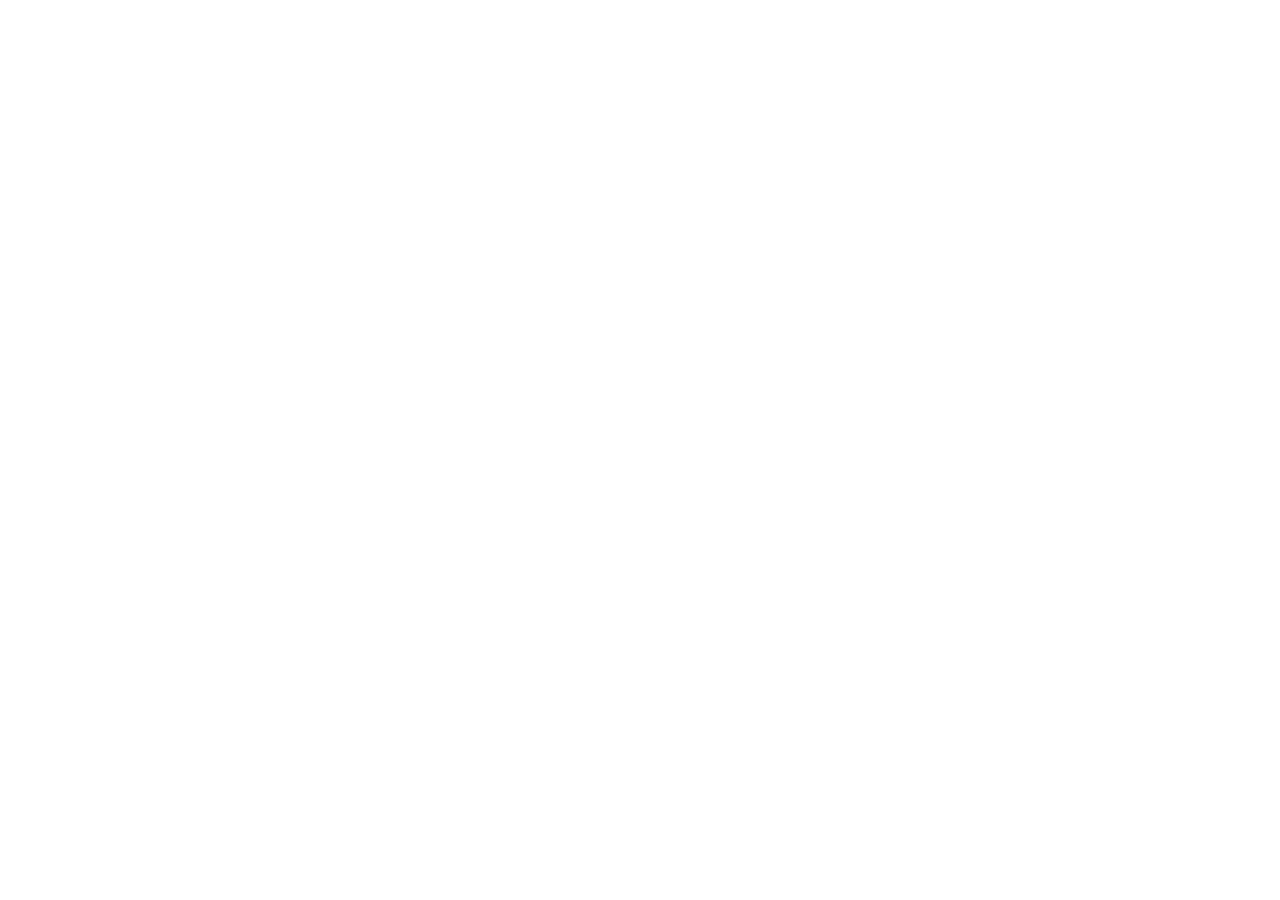
==== commit 2eb5ba3a: "perf: reduce Turnstile timeout to 1.5s and terminate script download on mobile fallback" ====
--- a/faq.html
+++ b/faq.html
@@ -3,7 +3,7 @@
 <head>
   <meta charset="UTF-8">
   <meta name="viewport" content="width=device-width, initial-scale=1.0">
-  <title>答疑中心 FAQ | Antigravity 2.0 中文汉化与网络优化补丁</title>
+  <title>答疑中心 FAQ | Antigravity 2.0 中文汉化与网络优化补�?/title>
   <link rel="preconnect" href="https://fonts.googleapis.com">
   <link rel="preconnect" href="https://fonts.gstatic.com" crossorigin>
   <link href="https://fonts.googleapis.com/css2?family=Outfit:wght@400;500;600;700&family=JetBrains+Mono:wght@400;500&display=swap" rel="stylesheet">
@@ -25,8 +25,8 @@
       
       <nav class="nav-menu">
         <a href="index.html" class="nav-link">主页</a>
-        <a href="features.html" class="nav-link">功能特性</a>
-        <a href="install.html" class="nav-link">安装与装配</a>
+        <a href="features.html" class="nav-link">功能特�?/a>
+        <a href="install.html" class="nav-link">安装与装�?/a>
         <a href="faq.html" class="nav-link active">常见问题</a>
         <a href="feedback.html" class="nav-link">极客反馈</a>
       </nav>
@@ -41,13 +41,13 @@
           <svg viewBox="0 0 16 16" width="18" height="18"><path fill="currentColor" fill-rule="evenodd" d="M8 0C3.58 0 0 3.58 0 8c0 3.54 2.29 6.53 5.47 7.59.4.07.55-.17.55-.38 0-.19-.01-.82-.01-1.49-2.01.37-2.53-.49-2.69-.94-.09-.23-.48-.94-.82-1.13-.28-.15-.68-.52-.01-.53.63-.01 1.08.58 1.23.82.72 1.21 1.87.87 2.33.66.07-.52.28-.87.51-1.07-1.78-.2-3.64-.89-3.64-3.95 0-.87.31-1.59.82-2.15-.08-.2-.36-1.02.08-2.12 0 0 .67-.21 2.2.82.64-.18 1.32-.27 2-.27.68 0 1.36.09 2 .27 1.53-1.04 2.2-.82 2.2-.82.44 1.1.16 1.92.08 2.12.51.56.82 1.27.82 2.15 0 3.07-1.87 3.75-3.65 3.95.29.25.54.73.54 1.48 0 1.07-.01 1.93-.01 2.2 0 .21.15.46.55.38A8.013 8.013 0 0016 8c0-4.42-3.58-8-8-8z"></path></svg>
         </a>
         
-        <!-- 全局登录态入口 -->
+        <!-- 全局登录态入�?-->
         <div id="nav-user-area" class="nav-user-zone">
           <button type="button" id="nav-login-trigger" class="nav-auth-trigger-btn">🔑 登录/注册</button>
           <div id="nav-user-menu" class="nav-user-dropdown" style="display: none;">
             <button type="button" id="nav-username-btn" class="nav-username-display">👤 <span id="nav-user-name-text"></span></button>
             <div class="dropdown-content">
-              <a href="#" id="nav-logout-action">退出登录</a>
+              <a href="#" id="nav-logout-action">退出登�?/a>
             </div>
           </div>
         </div>
@@ -62,26 +62,26 @@
     <!-- 答疑中心内容 -->
     <section class="faq-section">
       <h1 class="page-title">常见问题答疑</h1>
-      <p class="page-subtitle">解答您关于使用安全、自动更新以及底层网络逻辑的一切疑问。</p>
+      <p class="page-subtitle">解答您关于使用安全、自动更新以及底层网络逻辑的一切疑问�?/p>
       
       <div id="security" class="faq-accordion">
         <div class="faq-item">
           <div class="faq-trigger">
-            <span>使用这个汉化补丁，我的账号会有被封禁的风险吗？</span>
+            <span>使用这个汉化补丁，我的账号会有被封禁的风险吗�?/span>
             <svg class="faq-icon" viewBox="0 0 24 24" width="18" height="18"><path fill="currentColor" d="M19 13h-6v6h-2v-6H5v-2h6V5h2v6h6v2z"/></svg>
           </div>
           <div class="faq-content">
-            <p><strong>100% 绝对安全。</strong> 补丁完全在本地运行，以物理覆盖客户端 app.asar 存档的方式工作。我们不使用、也不经过任何第三方的中转服务器，您的所有 API 数据请求依然直接加密发往 Google 官方，因此完全不存在任何第三方监听密钥或导致账号被官方判为风控 the 危险。</p>
+            <p><strong>100% 绝对安全�?/strong> 补丁完全在本地运行，以物理覆盖客户端 app.asar 存档的方式工作。我们不使用、也不经过任何第三方的中转服务器，您的所�?API 数据请求依然直接加密发往 Google 官方，因此完全不存在任何第三方监听密钥或导致账号被官方判为风�?the 危险�?/p>
           </div>
         </div>
 
         <div class="faq-item">
           <div class="faq-trigger">
-            <span>官方客户端一旦自动更新，我需要重新手动装配补丁吗？</span>
+            <span>官方客户端一旦自动更新，我需要重新手动装配补丁吗�?/span>
             <svg class="faq-icon" viewBox="0 0 24 24" width="18" height="18"><path fill="currentColor" d="M19 13h-6v6h-2v-6H5v-2h6V5h2v6h6v2z"/></svg>
           </div>
           <div class="faq-content">
-            <p><strong>完全不需要。</strong> 补丁中内置了静默检测与物理自愈机制。当客户端通过后台静默升级导致补丁被官方原版覆盖重置时，只要您再次启动软件，补丁就会在 50ms 内瞬间自动重新打包写入，免除您反复安装配置的烦恼。</p>
+            <p><strong>完全不需要�?/strong> 补丁中内置了静默检测与物理自愈机制。当客户端通过后台静默升级导致补丁被官方原版覆盖重置时，只要您再次启动软件，补丁就会在 50ms 内瞬间自动重新打包写入，免除您反复安装配置的烦恼�?/p>
           </div>
         </div>
 
@@ -91,7 +91,7 @@
             <svg class="faq-icon" viewBox="0 0 24 24" width="18" height="18"><path fill="currentColor" d="M19 13h-6v6h-2v-6H5v-2h6V5h2v6h6v2z"/></svg>
           </div>
           <div class="faq-content">
-            <p>这是因为 Electron 的 Node.js 主进程在执行网络下载时，默认并不会读取系统虚拟网卡或代理软件（VPN）的端口代理配置。我们在最新的 v1.2.3 补丁里注入了国内高速 CDN（ghproxy）极速下载通道，现在下载 3.7MB 的包在 1~2 秒内即可秒下秒更新，再无卡顿。</p>
+            <p>这是因为 Electron �?Node.js 主进程在执行网络下载时，默认并不会读取系统虚拟网卡或代理软件（VPN）的端口代理配置。我们在最新的 v1.2.3 补丁里注入了国内高�?CDN（ghproxy）极速下载通道，现在下�?3.7MB 的包�?1~2 秒内即可秒下秒更新，再无卡顿�?/p>
           </div>
         </div>
 
@@ -101,7 +101,7 @@
             <svg class="faq-icon" viewBox="0 0 24 24" width="18" height="18"><path fill="currentColor" d="M19 13h-6v6h-2v-6H5v-2h6V5h2v6h6v2z"/></svg>
           </div>
           <div class="faq-content">
-            <p><strong>极其简单。</strong> 在您解压缩的补丁目录下，双击运行 **`一键还原官方原版.bat`** 即可。补丁安装程序在首次装配时已自动为您做好了官方 app.asar 的纯净物理备份，双击还原只需 50ms，瞬间恢复为 100% 官方原版状态，不伤及任何客户端文件。</p>
+            <p><strong>极其简单�?/strong> 在您解压缩的补丁目录下，双击运行 **`一键还原官方原�?bat`** 即可。补丁安装程序在首次装配时已自动为您做好了官�?app.asar 的纯净物理备份，双击还原只需 50ms，瞬间恢复为 100% 官方原版状态，不伤及任何客户端文件�?/p>
           </div>
         </div>
       </div>
@@ -110,7 +110,7 @@
 
   </main>
 
-  <!-- 全局登录注册模态弹窗 -->
+  <!-- 全局登录注册模态弹�?-->
   <div id="global-auth-modal" class="auth-modal">
     <div class="auth-modal-content">
       <span class="auth-modal-close" id="auth-modal-close-btn">&times;</span>
@@ -120,15 +120,15 @@
       </div>
       <!-- 登录表单 -->
       <form id="modal-login-form" class="auth-form active">
-        <input type="text" id="modal-login-user" placeholder="请输入账号" required class="auth-modal-input">
-        <input type="password" id="modal-login-pass" placeholder="请输入密码" required class="auth-modal-input">
+        <input type="text" id="modal-login-user" placeholder="请输入账�? required class="auth-modal-input">
+        <input type="password" id="modal-login-pass" placeholder="请输入密�? required class="auth-modal-input">
         <div class="turnstile-container" style="margin-bottom: 12px; display: flex; justify-content: center;"></div>
         <button type="submit" class="run-btn modal-submit-btn">立即登录</button>
       </form>
       <!-- 注册表单 -->
       <form id="modal-register-form" class="auth-form">
-        <input type="text" id="modal-reg-user" placeholder="创建账号 (3~20字)" required class="auth-modal-input">
-        <input type="password" id="modal-reg-pass" placeholder="设置密码 (最少6位)" required class="auth-modal-input">
+        <input type="text" id="modal-reg-user" placeholder="创建账号 (3~20�?" required class="auth-modal-input">
+        <input type="password" id="modal-reg-pass" placeholder="设置密码 (最�?�?" required class="auth-modal-input">
         <div class="turnstile-container" style="margin-bottom: 12px; display: flex; justify-content: center;"></div>
         <button type="submit" class="run-btn modal-submit-btn">立即注册</button>
       </form>
@@ -138,10 +138,10 @@
 
 
   <footer class="footer">
-    <p>© 2026 Antigravity-Chinese. 基于 MIT 许可开源授权。</p>
+    <p>© 2026 Antigravity-Chinese. 基于 MIT 许可开源授权�?/p>
   </footer>
 
-  <!-- 全局 AI 智能助手悬浮窗 -->
+  <!-- 全局 AI 智能助手悬浮�?-->
   <div class="ai-assistant-wrapper">
     <div id="ai-chat-panel" class="ai-chat-panel">
       <div class="ai-chat-header">
@@ -152,11 +152,11 @@
         <span id="ai-chat-close-btn" class="ai-chat-close">&times;</span>
       </div>
       <div id="ai-chat-body" class="ai-chat-body">
-        <div class="chat-bubble ai">你好！我是 Antigravity 2.0 汉化助手。关于补丁安装、卸载、免 TUN 直连或封号安全等任何问题，您都可以随时问我！🤖</div>
+        <div class="chat-bubble ai">你好！我�?Antigravity 2.0 汉化助手。关于补丁安装、卸载、免 TUN 直连或封号安全等任何问题，您都可以随时问我！🤖</div>
       </div>
       <div class="ai-chat-footer">
         <input type="text" id="ai-chat-input" placeholder="输入提问..." class="ai-chat-input">
-        <button type="button" id="ai-chat-send-btn" class="ai-chat-send-btn">发送</button>
+        <button type="button" id="ai-chat-send-btn" class="ai-chat-send-btn">发�?/button>
       </div>
     </div>
     <button type="button" id="ai-assistant-trigger-btn" class="ai-assistant-trigger" title="AI 汉化助手">🤖</button>
@@ -166,6 +166,6 @@
   <script type='module' src='https://static.cloudflareinsights.com/beacon.min.js' data-cf-beacon='{"token": "520a4c978a1740f6b4d1f1a0a5027db9"}'></script>
   <!-- End Cloudflare Web Analytics -->
 
-  <script src="main.js?v=2.0.4"></script>
+  <script src="main.js?v=2.0.6"></script>
 </body>
 </html>
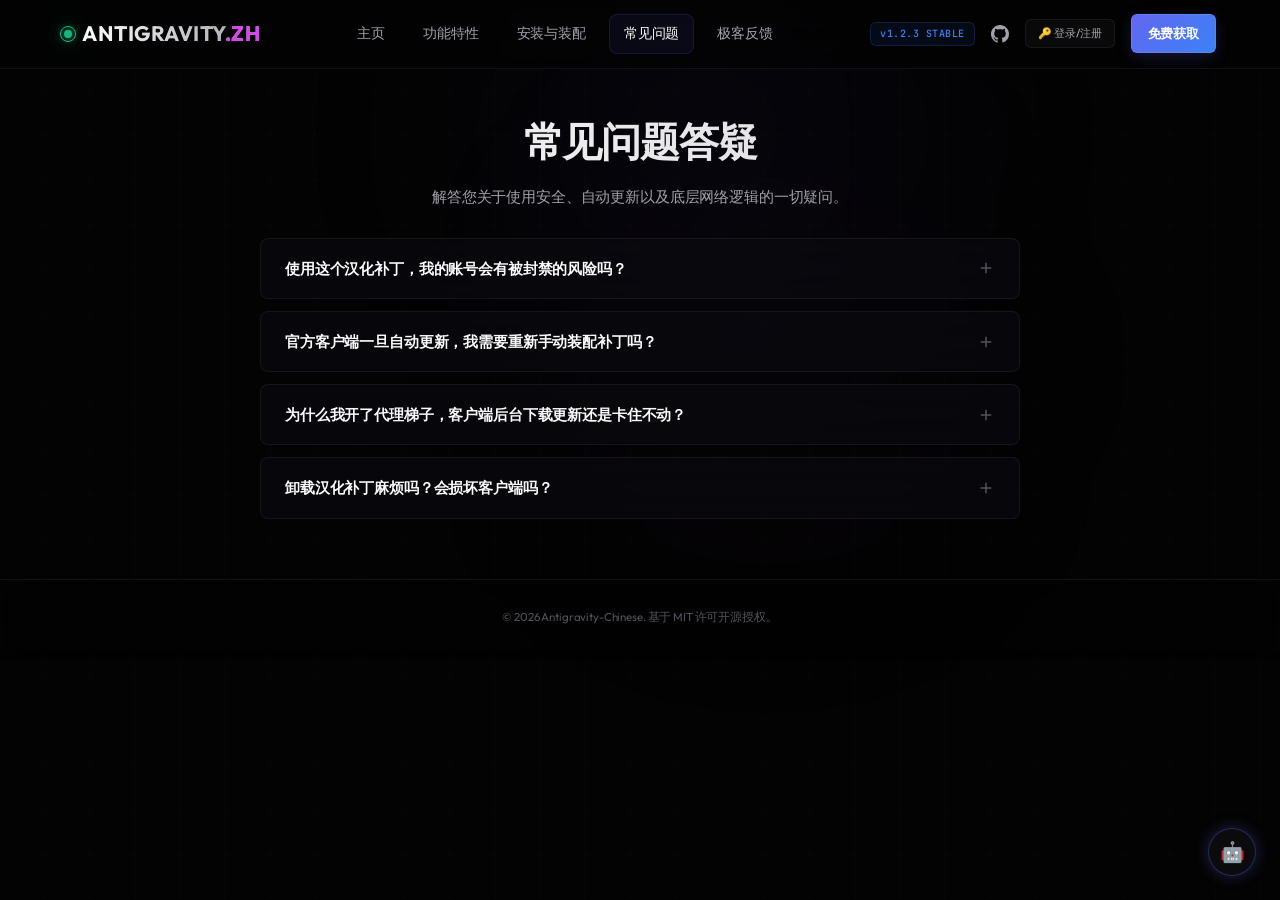
==== commit 7b28d7b3: "Revert "perf: reduce Turnstile timeout to 1.5s and terminate script download on mobile fallback" Thi" ====
--- a/faq.html
+++ b/faq.html
@@ -3,7 +3,7 @@
 <head>
   <meta charset="UTF-8">
   <meta name="viewport" content="width=device-width, initial-scale=1.0">
-  <title>答疑中心 FAQ | Antigravity 2.0 中文汉化与网络优化补�?/title>
+  <title>答疑中心 FAQ | Antigravity 2.0 中文汉化与网络优化补丁</title>
   <link rel="preconnect" href="https://fonts.googleapis.com">
   <link rel="preconnect" href="https://fonts.gstatic.com" crossorigin>
   <link href="https://fonts.googleapis.com/css2?family=Outfit:wght@400;500;600;700&family=JetBrains+Mono:wght@400;500&display=swap" rel="stylesheet">
@@ -25,8 +25,8 @@
       
       <nav class="nav-menu">
         <a href="index.html" class="nav-link">主页</a>
-        <a href="features.html" class="nav-link">功能特�?/a>
-        <a href="install.html" class="nav-link">安装与装�?/a>
+        <a href="features.html" class="nav-link">功能特性</a>
+        <a href="install.html" class="nav-link">安装与装配</a>
         <a href="faq.html" class="nav-link active">常见问题</a>
         <a href="feedback.html" class="nav-link">极客反馈</a>
       </nav>
@@ -41,13 +41,13 @@
           <svg viewBox="0 0 16 16" width="18" height="18"><path fill="currentColor" fill-rule="evenodd" d="M8 0C3.58 0 0 3.58 0 8c0 3.54 2.29 6.53 5.47 7.59.4.07.55-.17.55-.38 0-.19-.01-.82-.01-1.49-2.01.37-2.53-.49-2.69-.94-.09-.23-.48-.94-.82-1.13-.28-.15-.68-.52-.01-.53.63-.01 1.08.58 1.23.82.72 1.21 1.87.87 2.33.66.07-.52.28-.87.51-1.07-1.78-.2-3.64-.89-3.64-3.95 0-.87.31-1.59.82-2.15-.08-.2-.36-1.02.08-2.12 0 0 .67-.21 2.2.82.64-.18 1.32-.27 2-.27.68 0 1.36.09 2 .27 1.53-1.04 2.2-.82 2.2-.82.44 1.1.16 1.92.08 2.12.51.56.82 1.27.82 2.15 0 3.07-1.87 3.75-3.65 3.95.29.25.54.73.54 1.48 0 1.07-.01 1.93-.01 2.2 0 .21.15.46.55.38A8.013 8.013 0 0016 8c0-4.42-3.58-8-8-8z"></path></svg>
         </a>
         
-        <!-- 全局登录态入�?-->
+        <!-- 全局登录态入口 -->
         <div id="nav-user-area" class="nav-user-zone">
           <button type="button" id="nav-login-trigger" class="nav-auth-trigger-btn">🔑 登录/注册</button>
           <div id="nav-user-menu" class="nav-user-dropdown" style="display: none;">
             <button type="button" id="nav-username-btn" class="nav-username-display">👤 <span id="nav-user-name-text"></span></button>
             <div class="dropdown-content">
-              <a href="#" id="nav-logout-action">退出登�?/a>
+              <a href="#" id="nav-logout-action">退出登录</a>
             </div>
           </div>
         </div>
@@ -62,26 +62,26 @@
     <!-- 答疑中心内容 -->
     <section class="faq-section">
       <h1 class="page-title">常见问题答疑</h1>
-      <p class="page-subtitle">解答您关于使用安全、自动更新以及底层网络逻辑的一切疑问�?/p>
+      <p class="page-subtitle">解答您关于使用安全、自动更新以及底层网络逻辑的一切疑问。</p>
       
       <div id="security" class="faq-accordion">
         <div class="faq-item">
           <div class="faq-trigger">
-            <span>使用这个汉化补丁，我的账号会有被封禁的风险吗�?/span>
+            <span>使用这个汉化补丁，我的账号会有被封禁的风险吗？</span>
             <svg class="faq-icon" viewBox="0 0 24 24" width="18" height="18"><path fill="currentColor" d="M19 13h-6v6h-2v-6H5v-2h6V5h2v6h6v2z"/></svg>
           </div>
           <div class="faq-content">
-            <p><strong>100% 绝对安全�?/strong> 补丁完全在本地运行，以物理覆盖客户端 app.asar 存档的方式工作。我们不使用、也不经过任何第三方的中转服务器，您的所�?API 数据请求依然直接加密发往 Google 官方，因此完全不存在任何第三方监听密钥或导致账号被官方判为风�?the 危险�?/p>
+            <p><strong>100% 绝对安全。</strong> 补丁完全在本地运行，以物理覆盖客户端 app.asar 存档的方式工作。我们不使用、也不经过任何第三方的中转服务器，您的所有 API 数据请求依然直接加密发往 Google 官方，因此完全不存在任何第三方监听密钥或导致账号被官方判为风控 the 危险。</p>
           </div>
         </div>
 
         <div class="faq-item">
           <div class="faq-trigger">
-            <span>官方客户端一旦自动更新，我需要重新手动装配补丁吗�?/span>
+            <span>官方客户端一旦自动更新，我需要重新手动装配补丁吗？</span>
             <svg class="faq-icon" viewBox="0 0 24 24" width="18" height="18"><path fill="currentColor" d="M19 13h-6v6h-2v-6H5v-2h6V5h2v6h6v2z"/></svg>
           </div>
           <div class="faq-content">
-            <p><strong>完全不需要�?/strong> 补丁中内置了静默检测与物理自愈机制。当客户端通过后台静默升级导致补丁被官方原版覆盖重置时，只要您再次启动软件，补丁就会在 50ms 内瞬间自动重新打包写入，免除您反复安装配置的烦恼�?/p>
+            <p><strong>完全不需要。</strong> 补丁中内置了静默检测与物理自愈机制。当客户端通过后台静默升级导致补丁被官方原版覆盖重置时，只要您再次启动软件，补丁就会在 50ms 内瞬间自动重新打包写入，免除您反复安装配置的烦恼。</p>
           </div>
         </div>
 
@@ -91,7 +91,7 @@
             <svg class="faq-icon" viewBox="0 0 24 24" width="18" height="18"><path fill="currentColor" d="M19 13h-6v6h-2v-6H5v-2h6V5h2v6h6v2z"/></svg>
           </div>
           <div class="faq-content">
-            <p>这是因为 Electron �?Node.js 主进程在执行网络下载时，默认并不会读取系统虚拟网卡或代理软件（VPN）的端口代理配置。我们在最新的 v1.2.3 补丁里注入了国内高�?CDN（ghproxy）极速下载通道，现在下�?3.7MB 的包�?1~2 秒内即可秒下秒更新，再无卡顿�?/p>
+            <p>这是因为 Electron 的 Node.js 主进程在执行网络下载时，默认并不会读取系统虚拟网卡或代理软件（VPN）的端口代理配置。我们在最新的 v1.2.3 补丁里注入了国内高速 CDN（ghproxy）极速下载通道，现在下载 3.7MB 的包在 1~2 秒内即可秒下秒更新，再无卡顿。</p>
           </div>
         </div>
 
@@ -101,7 +101,7 @@
             <svg class="faq-icon" viewBox="0 0 24 24" width="18" height="18"><path fill="currentColor" d="M19 13h-6v6h-2v-6H5v-2h6V5h2v6h6v2z"/></svg>
           </div>
           <div class="faq-content">
-            <p><strong>极其简单�?/strong> 在您解压缩的补丁目录下，双击运行 **`一键还原官方原�?bat`** 即可。补丁安装程序在首次装配时已自动为您做好了官�?app.asar 的纯净物理备份，双击还原只需 50ms，瞬间恢复为 100% 官方原版状态，不伤及任何客户端文件�?/p>
+            <p><strong>极其简单。</strong> 在您解压缩的补丁目录下，双击运行 **`一键还原官方原版.bat`** 即可。补丁安装程序在首次装配时已自动为您做好了官方 app.asar 的纯净物理备份，双击还原只需 50ms，瞬间恢复为 100% 官方原版状态，不伤及任何客户端文件。</p>
           </div>
         </div>
       </div>
@@ -110,7 +110,7 @@
 
   </main>
 
-  <!-- 全局登录注册模态弹�?-->
+  <!-- 全局登录注册模态弹窗 -->
   <div id="global-auth-modal" class="auth-modal">
     <div class="auth-modal-content">
       <span class="auth-modal-close" id="auth-modal-close-btn">&times;</span>
@@ -120,15 +120,15 @@
       </div>
       <!-- 登录表单 -->
       <form id="modal-login-form" class="auth-form active">
-        <input type="text" id="modal-login-user" placeholder="请输入账�? required class="auth-modal-input">
-        <input type="password" id="modal-login-pass" placeholder="请输入密�? required class="auth-modal-input">
+        <input type="text" id="modal-login-user" placeholder="请输入账号" required class="auth-modal-input">
+        <input type="password" id="modal-login-pass" placeholder="请输入密码" required class="auth-modal-input">
         <div class="turnstile-container" style="margin-bottom: 12px; display: flex; justify-content: center;"></div>
         <button type="submit" class="run-btn modal-submit-btn">立即登录</button>
       </form>
       <!-- 注册表单 -->
       <form id="modal-register-form" class="auth-form">
-        <input type="text" id="modal-reg-user" placeholder="创建账号 (3~20�?" required class="auth-modal-input">
-        <input type="password" id="modal-reg-pass" placeholder="设置密码 (最�?�?" required class="auth-modal-input">
+        <input type="text" id="modal-reg-user" placeholder="创建账号 (3~20字)" required class="auth-modal-input">
+        <input type="password" id="modal-reg-pass" placeholder="设置密码 (最少6位)" required class="auth-modal-input">
         <div class="turnstile-container" style="margin-bottom: 12px; display: flex; justify-content: center;"></div>
         <button type="submit" class="run-btn modal-submit-btn">立即注册</button>
       </form>
@@ -138,10 +138,10 @@
 
 
   <footer class="footer">
-    <p>© 2026 Antigravity-Chinese. 基于 MIT 许可开源授权�?/p>
+    <p>© 2026 Antigravity-Chinese. 基于 MIT 许可开源授权。</p>
   </footer>
 
-  <!-- 全局 AI 智能助手悬浮�?-->
+  <!-- 全局 AI 智能助手悬浮窗 -->
   <div class="ai-assistant-wrapper">
     <div id="ai-chat-panel" class="ai-chat-panel">
       <div class="ai-chat-header">
@@ -152,11 +152,11 @@
         <span id="ai-chat-close-btn" class="ai-chat-close">&times;</span>
       </div>
       <div id="ai-chat-body" class="ai-chat-body">
-        <div class="chat-bubble ai">你好！我�?Antigravity 2.0 汉化助手。关于补丁安装、卸载、免 TUN 直连或封号安全等任何问题，您都可以随时问我！🤖</div>
+        <div class="chat-bubble ai">你好！我是 Antigravity 2.0 汉化助手。关于补丁安装、卸载、免 TUN 直连或封号安全等任何问题，您都可以随时问我！🤖</div>
       </div>
       <div class="ai-chat-footer">
         <input type="text" id="ai-chat-input" placeholder="输入提问..." class="ai-chat-input">
-        <button type="button" id="ai-chat-send-btn" class="ai-chat-send-btn">发�?/button>
+        <button type="button" id="ai-chat-send-btn" class="ai-chat-send-btn">发送</button>
       </div>
     </div>
     <button type="button" id="ai-assistant-trigger-btn" class="ai-assistant-trigger" title="AI 汉化助手">🤖</button>
@@ -166,6 +166,6 @@
   <script type='module' src='https://static.cloudflareinsights.com/beacon.min.js' data-cf-beacon='{"token": "520a4c978a1740f6b4d1f1a0a5027db9"}'></script>
   <!-- End Cloudflare Web Analytics -->
 
-  <script src="main.js?v=2.0.6"></script>
+  <script src="main.js?v=2.0.5"></script>
 </body>
 </html>
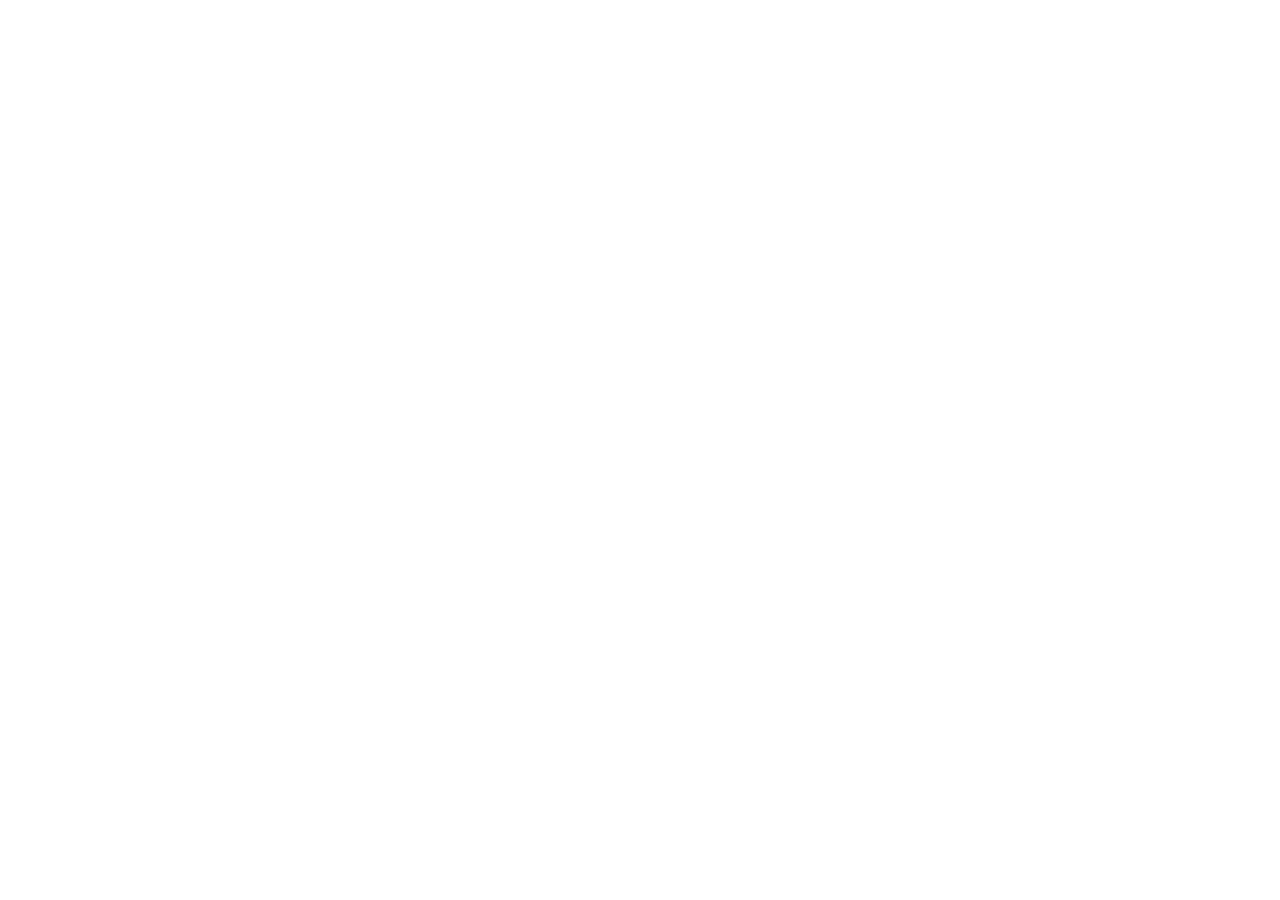
==== commit bd8e6a75: "feat: completely remove Cloudflare Turnstile verification module to avoid slow mobile network loadin" ====
--- a/faq.html
+++ b/faq.html
@@ -3,14 +3,12 @@
 <head>
   <meta charset="UTF-8">
   <meta name="viewport" content="width=device-width, initial-scale=1.0">
-  <title>答疑中心 FAQ | Antigravity 2.0 中文汉化与网络优化补丁</title>
+  <title>答疑中心 FAQ | Antigravity 2.0 中文汉化与网络优化补�?/title>
   <link rel="preconnect" href="https://fonts.googleapis.com">
   <link rel="preconnect" href="https://fonts.gstatic.com" crossorigin>
   <link href="https://fonts.googleapis.com/css2?family=Outfit:wght@400;500;600;700&family=JetBrains+Mono:wght@400;500&display=swap" rel="stylesheet">
   <link rel="stylesheet" href="style.css?v=2.0.2">
-  <!-- Cloudflare Turnstile Verification SDK -->
-  <script src="https://challenges.cloudflare.com/turnstile/v0/api.js?onload=onloadTurnstileCallback" async defer></script>
-</head>
+  </head>
 <body>
 
   <canvas id="grid-bg"></canvas>
@@ -25,8 +23,8 @@
       
       <nav class="nav-menu">
         <a href="index.html" class="nav-link">主页</a>
-        <a href="features.html" class="nav-link">功能特性</a>
-        <a href="install.html" class="nav-link">安装与装配</a>
+        <a href="features.html" class="nav-link">功能特�?/a>
+        <a href="install.html" class="nav-link">安装与装�?/a>
         <a href="faq.html" class="nav-link active">常见问题</a>
         <a href="feedback.html" class="nav-link">极客反馈</a>
       </nav>
@@ -41,13 +39,13 @@
           <svg viewBox="0 0 16 16" width="18" height="18"><path fill="currentColor" fill-rule="evenodd" d="M8 0C3.58 0 0 3.58 0 8c0 3.54 2.29 6.53 5.47 7.59.4.07.55-.17.55-.38 0-.19-.01-.82-.01-1.49-2.01.37-2.53-.49-2.69-.94-.09-.23-.48-.94-.82-1.13-.28-.15-.68-.52-.01-.53.63-.01 1.08.58 1.23.82.72 1.21 1.87.87 2.33.66.07-.52.28-.87.51-1.07-1.78-.2-3.64-.89-3.64-3.95 0-.87.31-1.59.82-2.15-.08-.2-.36-1.02.08-2.12 0 0 .67-.21 2.2.82.64-.18 1.32-.27 2-.27.68 0 1.36.09 2 .27 1.53-1.04 2.2-.82 2.2-.82.44 1.1.16 1.92.08 2.12.51.56.82 1.27.82 2.15 0 3.07-1.87 3.75-3.65 3.95.29.25.54.73.54 1.48 0 1.07-.01 1.93-.01 2.2 0 .21.15.46.55.38A8.013 8.013 0 0016 8c0-4.42-3.58-8-8-8z"></path></svg>
         </a>
         
-        <!-- 全局登录态入口 -->
+        <!-- 全局登录态入�?-->
         <div id="nav-user-area" class="nav-user-zone">
           <button type="button" id="nav-login-trigger" class="nav-auth-trigger-btn">🔑 登录/注册</button>
           <div id="nav-user-menu" class="nav-user-dropdown" style="display: none;">
             <button type="button" id="nav-username-btn" class="nav-username-display">👤 <span id="nav-user-name-text"></span></button>
             <div class="dropdown-content">
-              <a href="#" id="nav-logout-action">退出登录</a>
+              <a href="#" id="nav-logout-action">退出登�?/a>
             </div>
           </div>
         </div>
@@ -62,26 +60,26 @@
     <!-- 答疑中心内容 -->
     <section class="faq-section">
       <h1 class="page-title">常见问题答疑</h1>
-      <p class="page-subtitle">解答您关于使用安全、自动更新以及底层网络逻辑的一切疑问。</p>
+      <p class="page-subtitle">解答您关于使用安全、自动更新以及底层网络逻辑的一切疑问�?/p>
       
       <div id="security" class="faq-accordion">
         <div class="faq-item">
           <div class="faq-trigger">
-            <span>使用这个汉化补丁，我的账号会有被封禁的风险吗？</span>
+            <span>使用这个汉化补丁，我的账号会有被封禁的风险吗�?/span>
             <svg class="faq-icon" viewBox="0 0 24 24" width="18" height="18"><path fill="currentColor" d="M19 13h-6v6h-2v-6H5v-2h6V5h2v6h6v2z"/></svg>
           </div>
           <div class="faq-content">
-            <p><strong>100% 绝对安全。</strong> 补丁完全在本地运行，以物理覆盖客户端 app.asar 存档的方式工作。我们不使用、也不经过任何第三方的中转服务器，您的所有 API 数据请求依然直接加密发往 Google 官方，因此完全不存在任何第三方监听密钥或导致账号被官方判为风控 the 危险。</p>
+            <p><strong>100% 绝对安全�?/strong> 补丁完全在本地运行，以物理覆盖客户端 app.asar 存档的方式工作。我们不使用、也不经过任何第三方的中转服务器，您的所�?API 数据请求依然直接加密发往 Google 官方，因此完全不存在任何第三方监听密钥或导致账号被官方判为风�?the 危险�?/p>
           </div>
         </div>
 
         <div class="faq-item">
           <div class="faq-trigger">
-            <span>官方客户端一旦自动更新，我需要重新手动装配补丁吗？</span>
+            <span>官方客户端一旦自动更新，我需要重新手动装配补丁吗�?/span>
             <svg class="faq-icon" viewBox="0 0 24 24" width="18" height="18"><path fill="currentColor" d="M19 13h-6v6h-2v-6H5v-2h6V5h2v6h6v2z"/></svg>
           </div>
           <div class="faq-content">
-            <p><strong>完全不需要。</strong> 补丁中内置了静默检测与物理自愈机制。当客户端通过后台静默升级导致补丁被官方原版覆盖重置时，只要您再次启动软件，补丁就会在 50ms 内瞬间自动重新打包写入，免除您反复安装配置的烦恼。</p>
+            <p><strong>完全不需要�?/strong> 补丁中内置了静默检测与物理自愈机制。当客户端通过后台静默升级导致补丁被官方原版覆盖重置时，只要您再次启动软件，补丁就会在 50ms 内瞬间自动重新打包写入，免除您反复安装配置的烦恼�?/p>
           </div>
         </div>
 
@@ -91,7 +89,7 @@
             <svg class="faq-icon" viewBox="0 0 24 24" width="18" height="18"><path fill="currentColor" d="M19 13h-6v6h-2v-6H5v-2h6V5h2v6h6v2z"/></svg>
           </div>
           <div class="faq-content">
-            <p>这是因为 Electron 的 Node.js 主进程在执行网络下载时，默认并不会读取系统虚拟网卡或代理软件（VPN）的端口代理配置。我们在最新的 v1.2.3 补丁里注入了国内高速 CDN（ghproxy）极速下载通道，现在下载 3.7MB 的包在 1~2 秒内即可秒下秒更新，再无卡顿。</p>
+            <p>这是因为 Electron �?Node.js 主进程在执行网络下载时，默认并不会读取系统虚拟网卡或代理软件（VPN）的端口代理配置。我们在最新的 v1.2.3 补丁里注入了国内高�?CDN（ghproxy）极速下载通道，现在下�?3.7MB 的包�?1~2 秒内即可秒下秒更新，再无卡顿�?/p>
           </div>
         </div>
 
@@ -101,7 +99,7 @@
             <svg class="faq-icon" viewBox="0 0 24 24" width="18" height="18"><path fill="currentColor" d="M19 13h-6v6h-2v-6H5v-2h6V5h2v6h6v2z"/></svg>
           </div>
           <div class="faq-content">
-            <p><strong>极其简单。</strong> 在您解压缩的补丁目录下，双击运行 **`一键还原官方原版.bat`** 即可。补丁安装程序在首次装配时已自动为您做好了官方 app.asar 的纯净物理备份，双击还原只需 50ms，瞬间恢复为 100% 官方原版状态，不伤及任何客户端文件。</p>
+            <p><strong>极其简单�?/strong> 在您解压缩的补丁目录下，双击运行 **`一键还原官方原�?bat`** 即可。补丁安装程序在首次装配时已自动为您做好了官�?app.asar 的纯净物理备份，双击还原只需 50ms，瞬间恢复为 100% 官方原版状态，不伤及任何客户端文件�?/p>
           </div>
         </div>
       </div>
@@ -110,7 +108,7 @@
 
   </main>
 
-  <!-- 全局登录注册模态弹窗 -->
+  <!-- 全局登录注册模态弹�?-->
   <div id="global-auth-modal" class="auth-modal">
     <div class="auth-modal-content">
       <span class="auth-modal-close" id="auth-modal-close-btn">&times;</span>
@@ -120,16 +118,14 @@
       </div>
       <!-- 登录表单 -->
       <form id="modal-login-form" class="auth-form active">
-        <input type="text" id="modal-login-user" placeholder="请输入账号" required class="auth-modal-input">
-        <input type="password" id="modal-login-pass" placeholder="请输入密码" required class="auth-modal-input">
-        <div class="turnstile-container" style="margin-bottom: 12px; display: flex; justify-content: center;"></div>
+        <input type="text" id="modal-login-user" placeholder="请输入账�? required class="auth-modal-input">
+        <input type="password" id="modal-login-pass" placeholder="请输入密�? required class="auth-modal-input">
         <button type="submit" class="run-btn modal-submit-btn">立即登录</button>
       </form>
       <!-- 注册表单 -->
       <form id="modal-register-form" class="auth-form">
-        <input type="text" id="modal-reg-user" placeholder="创建账号 (3~20字)" required class="auth-modal-input">
-        <input type="password" id="modal-reg-pass" placeholder="设置密码 (最少6位)" required class="auth-modal-input">
-        <div class="turnstile-container" style="margin-bottom: 12px; display: flex; justify-content: center;"></div>
+        <input type="text" id="modal-reg-user" placeholder="创建账号 (3~20�?" required class="auth-modal-input">
+        <input type="password" id="modal-reg-pass" placeholder="设置密码 (最�?�?" required class="auth-modal-input">
         <button type="submit" class="run-btn modal-submit-btn">立即注册</button>
       </form>
     </div>
@@ -138,10 +134,10 @@
 
 
   <footer class="footer">
-    <p>© 2026 Antigravity-Chinese. 基于 MIT 许可开源授权。</p>
+    <p>© 2026 Antigravity-Chinese. 基于 MIT 许可开源授权�?/p>
   </footer>
 
-  <!-- 全局 AI 智能助手悬浮窗 -->
+  <!-- 全局 AI 智能助手悬浮�?-->
   <div class="ai-assistant-wrapper">
     <div id="ai-chat-panel" class="ai-chat-panel">
       <div class="ai-chat-header">
@@ -152,11 +148,11 @@
         <span id="ai-chat-close-btn" class="ai-chat-close">&times;</span>
       </div>
       <div id="ai-chat-body" class="ai-chat-body">
-        <div class="chat-bubble ai">你好！我是 Antigravity 2.0 汉化助手。关于补丁安装、卸载、免 TUN 直连或封号安全等任何问题，您都可以随时问我！🤖</div>
+        <div class="chat-bubble ai">你好！我�?Antigravity 2.0 汉化助手。关于补丁安装、卸载、免 TUN 直连或封号安全等任何问题，您都可以随时问我！🤖</div>
       </div>
       <div class="ai-chat-footer">
         <input type="text" id="ai-chat-input" placeholder="输入提问..." class="ai-chat-input">
-        <button type="button" id="ai-chat-send-btn" class="ai-chat-send-btn">发送</button>
+        <button type="button" id="ai-chat-send-btn" class="ai-chat-send-btn">发�?/button>
       </div>
     </div>
     <button type="button" id="ai-assistant-trigger-btn" class="ai-assistant-trigger" title="AI 汉化助手">🤖</button>
@@ -166,6 +162,7 @@
   <script type='module' src='https://static.cloudflareinsights.com/beacon.min.js' data-cf-beacon='{"token": "520a4c978a1740f6b4d1f1a0a5027db9"}'></script>
   <!-- End Cloudflare Web Analytics -->
 
-  <script src="main.js?v=2.0.5"></script>
+  <script src="main.js?v=2.0.7"></script>
 </body>
 </html>
+
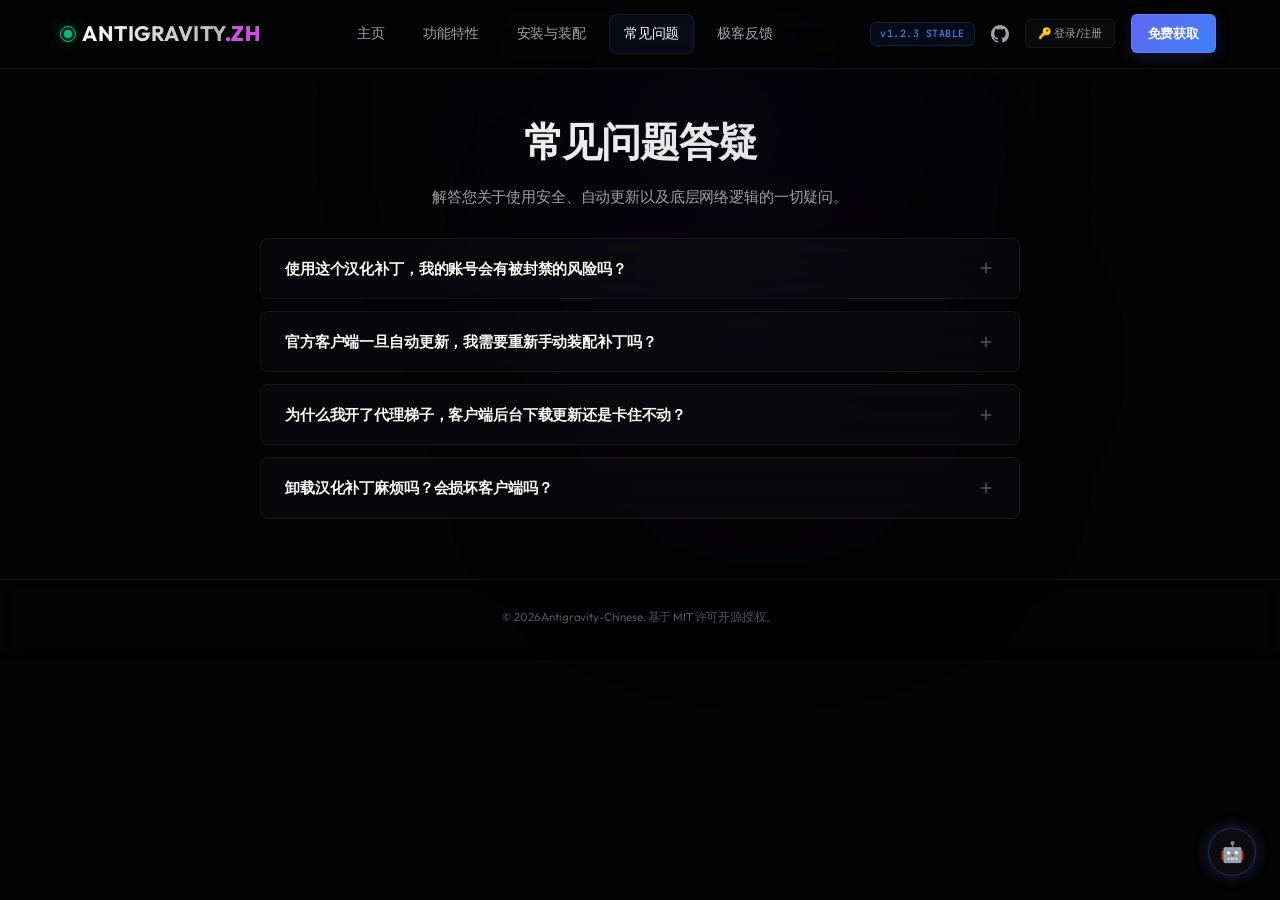
==== commit b44073d2: "fix: resolve HTML file encoding issue and completely remove Turnstile" ====
--- a/faq.html
+++ b/faq.html
@@ -3,7 +3,7 @@
 <head>
   <meta charset="UTF-8">
   <meta name="viewport" content="width=device-width, initial-scale=1.0">
-  <title>答疑中心 FAQ | Antigravity 2.0 中文汉化与网络优化补�?/title>
+  <title>答疑中心 FAQ | Antigravity 2.0 中文汉化与网络优化补丁</title>
   <link rel="preconnect" href="https://fonts.googleapis.com">
   <link rel="preconnect" href="https://fonts.gstatic.com" crossorigin>
   <link href="https://fonts.googleapis.com/css2?family=Outfit:wght@400;500;600;700&family=JetBrains+Mono:wght@400;500&display=swap" rel="stylesheet">
@@ -23,8 +23,8 @@
       
       <nav class="nav-menu">
         <a href="index.html" class="nav-link">主页</a>
-        <a href="features.html" class="nav-link">功能特�?/a>
-        <a href="install.html" class="nav-link">安装与装�?/a>
+        <a href="features.html" class="nav-link">功能特性</a>
+        <a href="install.html" class="nav-link">安装与装配</a>
         <a href="faq.html" class="nav-link active">常见问题</a>
         <a href="feedback.html" class="nav-link">极客反馈</a>
       </nav>
@@ -39,13 +39,13 @@
           <svg viewBox="0 0 16 16" width="18" height="18"><path fill="currentColor" fill-rule="evenodd" d="M8 0C3.58 0 0 3.58 0 8c0 3.54 2.29 6.53 5.47 7.59.4.07.55-.17.55-.38 0-.19-.01-.82-.01-1.49-2.01.37-2.53-.49-2.69-.94-.09-.23-.48-.94-.82-1.13-.28-.15-.68-.52-.01-.53.63-.01 1.08.58 1.23.82.72 1.21 1.87.87 2.33.66.07-.52.28-.87.51-1.07-1.78-.2-3.64-.89-3.64-3.95 0-.87.31-1.59.82-2.15-.08-.2-.36-1.02.08-2.12 0 0 .67-.21 2.2.82.64-.18 1.32-.27 2-.27.68 0 1.36.09 2 .27 1.53-1.04 2.2-.82 2.2-.82.44 1.1.16 1.92.08 2.12.51.56.82 1.27.82 2.15 0 3.07-1.87 3.75-3.65 3.95.29.25.54.73.54 1.48 0 1.07-.01 1.93-.01 2.2 0 .21.15.46.55.38A8.013 8.013 0 0016 8c0-4.42-3.58-8-8-8z"></path></svg>
         </a>
         
-        <!-- 全局登录态入�?-->
+        <!-- 全局登录态入口 -->
         <div id="nav-user-area" class="nav-user-zone">
           <button type="button" id="nav-login-trigger" class="nav-auth-trigger-btn">🔑 登录/注册</button>
           <div id="nav-user-menu" class="nav-user-dropdown" style="display: none;">
             <button type="button" id="nav-username-btn" class="nav-username-display">👤 <span id="nav-user-name-text"></span></button>
             <div class="dropdown-content">
-              <a href="#" id="nav-logout-action">退出登�?/a>
+              <a href="#" id="nav-logout-action">退出登录</a>
             </div>
           </div>
         </div>
@@ -60,26 +60,26 @@
     <!-- 答疑中心内容 -->
     <section class="faq-section">
       <h1 class="page-title">常见问题答疑</h1>
-      <p class="page-subtitle">解答您关于使用安全、自动更新以及底层网络逻辑的一切疑问�?/p>
+      <p class="page-subtitle">解答您关于使用安全、自动更新以及底层网络逻辑的一切疑问。</p>
       
       <div id="security" class="faq-accordion">
         <div class="faq-item">
           <div class="faq-trigger">
-            <span>使用这个汉化补丁，我的账号会有被封禁的风险吗�?/span>
+            <span>使用这个汉化补丁，我的账号会有被封禁的风险吗？</span>
             <svg class="faq-icon" viewBox="0 0 24 24" width="18" height="18"><path fill="currentColor" d="M19 13h-6v6h-2v-6H5v-2h6V5h2v6h6v2z"/></svg>
           </div>
           <div class="faq-content">
-            <p><strong>100% 绝对安全�?/strong> 补丁完全在本地运行，以物理覆盖客户端 app.asar 存档的方式工作。我们不使用、也不经过任何第三方的中转服务器，您的所�?API 数据请求依然直接加密发往 Google 官方，因此完全不存在任何第三方监听密钥或导致账号被官方判为风�?the 危险�?/p>
+            <p><strong>100% 绝对安全。</strong> 补丁完全在本地运行，以物理覆盖客户端 app.asar 存档的方式工作。我们不使用、也不经过任何第三方的中转服务器，您的所有 API 数据请求依然直接加密发往 Google 官方，因此完全不存在任何第三方监听密钥或导致账号被官方判为风控 the 危险。</p>
           </div>
         </div>
 
         <div class="faq-item">
           <div class="faq-trigger">
-            <span>官方客户端一旦自动更新，我需要重新手动装配补丁吗�?/span>
+            <span>官方客户端一旦自动更新，我需要重新手动装配补丁吗？</span>
             <svg class="faq-icon" viewBox="0 0 24 24" width="18" height="18"><path fill="currentColor" d="M19 13h-6v6h-2v-6H5v-2h6V5h2v6h6v2z"/></svg>
           </div>
           <div class="faq-content">
-            <p><strong>完全不需要�?/strong> 补丁中内置了静默检测与物理自愈机制。当客户端通过后台静默升级导致补丁被官方原版覆盖重置时，只要您再次启动软件，补丁就会在 50ms 内瞬间自动重新打包写入，免除您反复安装配置的烦恼�?/p>
+            <p><strong>完全不需要。</strong> 补丁中内置了静默检测与物理自愈机制。当客户端通过后台静默升级导致补丁被官方原版覆盖重置时，只要您再次启动软件，补丁就会在 50ms 内瞬间自动重新打包写入，免除您反复安装配置的烦恼。</p>
           </div>
         </div>
 
@@ -89,7 +89,7 @@
             <svg class="faq-icon" viewBox="0 0 24 24" width="18" height="18"><path fill="currentColor" d="M19 13h-6v6h-2v-6H5v-2h6V5h2v6h6v2z"/></svg>
           </div>
           <div class="faq-content">
-            <p>这是因为 Electron �?Node.js 主进程在执行网络下载时，默认并不会读取系统虚拟网卡或代理软件（VPN）的端口代理配置。我们在最新的 v1.2.3 补丁里注入了国内高�?CDN（ghproxy）极速下载通道，现在下�?3.7MB 的包�?1~2 秒内即可秒下秒更新，再无卡顿�?/p>
+            <p>这是因为 Electron 的 Node.js 主进程在执行网络下载时，默认并不会读取系统虚拟网卡或代理软件（VPN）的端口代理配置。我们在最新的 v1.2.3 补丁里注入了国内高速 CDN（ghproxy）极速下载通道，现在下载 3.7MB 的包在 1~2 秒内即可秒下秒更新，再无卡顿。</p>
           </div>
         </div>
 
@@ -99,7 +99,7 @@
             <svg class="faq-icon" viewBox="0 0 24 24" width="18" height="18"><path fill="currentColor" d="M19 13h-6v6h-2v-6H5v-2h6V5h2v6h6v2z"/></svg>
           </div>
           <div class="faq-content">
-            <p><strong>极其简单�?/strong> 在您解压缩的补丁目录下，双击运行 **`一键还原官方原�?bat`** 即可。补丁安装程序在首次装配时已自动为您做好了官�?app.asar 的纯净物理备份，双击还原只需 50ms，瞬间恢复为 100% 官方原版状态，不伤及任何客户端文件�?/p>
+            <p><strong>极其简单。</strong> 在您解压缩的补丁目录下，双击运行 **`一键还原官方原版.bat`** 即可。补丁安装程序在首次装配时已自动为您做好了官方 app.asar 的纯净物理备份，双击还原只需 50ms，瞬间恢复为 100% 官方原版状态，不伤及任何客户端文件。</p>
           </div>
         </div>
       </div>
@@ -108,7 +108,7 @@
 
   </main>
 
-  <!-- 全局登录注册模态弹�?-->
+  <!-- 全局登录注册模态弹窗 -->
   <div id="global-auth-modal" class="auth-modal">
     <div class="auth-modal-content">
       <span class="auth-modal-close" id="auth-modal-close-btn">&times;</span>
@@ -118,14 +118,14 @@
       </div>
       <!-- 登录表单 -->
       <form id="modal-login-form" class="auth-form active">
-        <input type="text" id="modal-login-user" placeholder="请输入账�? required class="auth-modal-input">
-        <input type="password" id="modal-login-pass" placeholder="请输入密�? required class="auth-modal-input">
+        <input type="text" id="modal-login-user" placeholder="请输入账号" required class="auth-modal-input">
+        <input type="password" id="modal-login-pass" placeholder="请输入密码" required class="auth-modal-input">
         <button type="submit" class="run-btn modal-submit-btn">立即登录</button>
       </form>
       <!-- 注册表单 -->
       <form id="modal-register-form" class="auth-form">
-        <input type="text" id="modal-reg-user" placeholder="创建账号 (3~20�?" required class="auth-modal-input">
-        <input type="password" id="modal-reg-pass" placeholder="设置密码 (最�?�?" required class="auth-modal-input">
+        <input type="text" id="modal-reg-user" placeholder="创建账号 (3~20字)" required class="auth-modal-input">
+        <input type="password" id="modal-reg-pass" placeholder="设置密码 (最少6位)" required class="auth-modal-input">
         <button type="submit" class="run-btn modal-submit-btn">立即注册</button>
       </form>
     </div>
@@ -134,10 +134,10 @@
 
 
   <footer class="footer">
-    <p>© 2026 Antigravity-Chinese. 基于 MIT 许可开源授权�?/p>
+    <p>© 2026 Antigravity-Chinese. 基于 MIT 许可开源授权。</p>
   </footer>
 
-  <!-- 全局 AI 智能助手悬浮�?-->
+  <!-- 全局 AI 智能助手悬浮窗 -->
   <div class="ai-assistant-wrapper">
     <div id="ai-chat-panel" class="ai-chat-panel">
       <div class="ai-chat-header">
@@ -148,11 +148,11 @@
         <span id="ai-chat-close-btn" class="ai-chat-close">&times;</span>
       </div>
       <div id="ai-chat-body" class="ai-chat-body">
-        <div class="chat-bubble ai">你好！我�?Antigravity 2.0 汉化助手。关于补丁安装、卸载、免 TUN 直连或封号安全等任何问题，您都可以随时问我！🤖</div>
+        <div class="chat-bubble ai">你好！我是 Antigravity 2.0 汉化助手。关于补丁安装、卸载、免 TUN 直连或封号安全等任何问题，您都可以随时问我！🤖</div>
       </div>
       <div class="ai-chat-footer">
         <input type="text" id="ai-chat-input" placeholder="输入提问..." class="ai-chat-input">
-        <button type="button" id="ai-chat-send-btn" class="ai-chat-send-btn">发�?/button>
+        <button type="button" id="ai-chat-send-btn" class="ai-chat-send-btn">发送</button>
       </div>
     </div>
     <button type="button" id="ai-assistant-trigger-btn" class="ai-assistant-trigger" title="AI 汉化助手">🤖</button>
@@ -165,4 +165,3 @@
   <script src="main.js?v=2.0.7"></script>
 </body>
 </html>
-
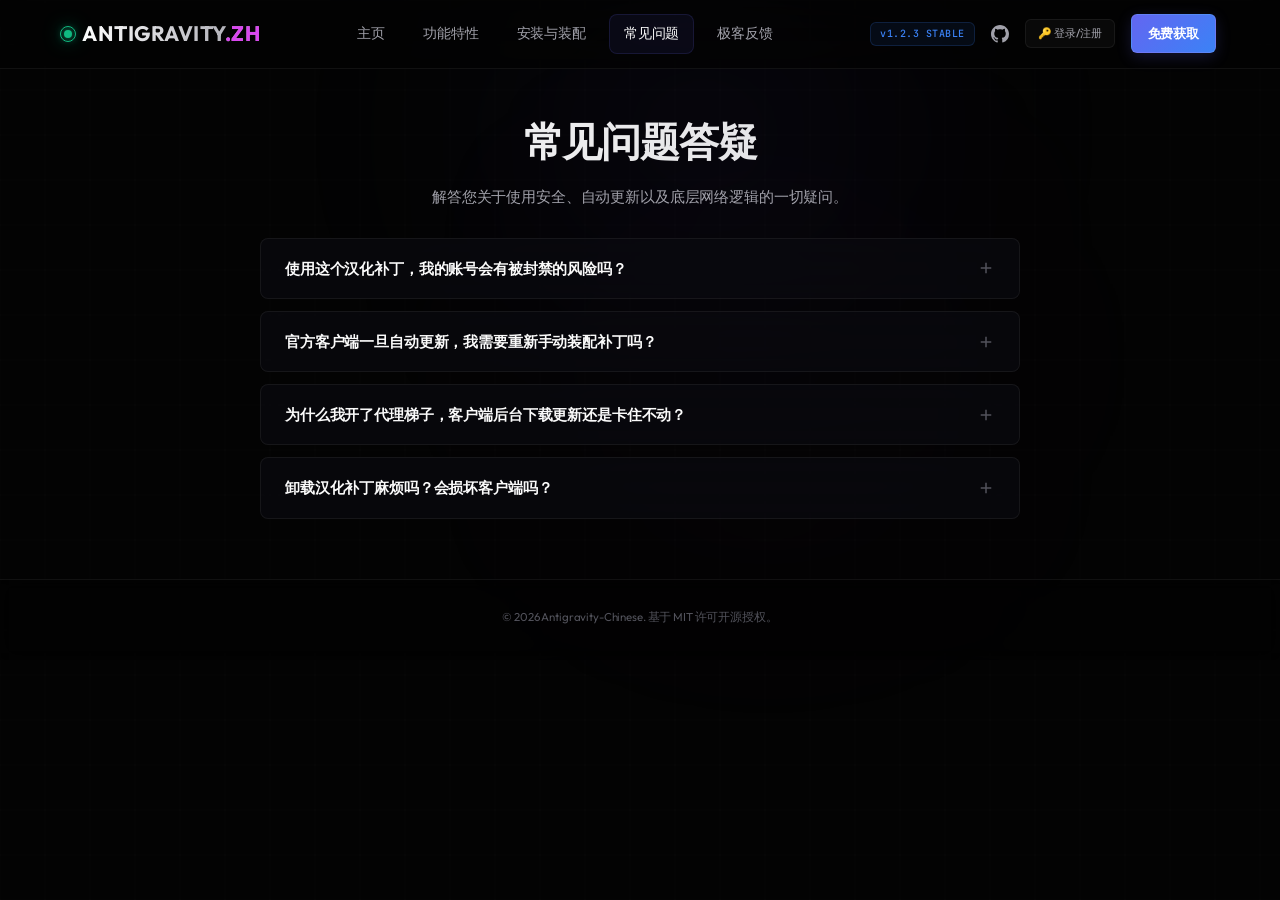
==== commit c27fae9c: "revert: Restore site before AI and security integrations Restore the repository tree to e9a0d0b to r" ====
--- a/faq.html
+++ b/faq.html
@@ -7,8 +7,8 @@
   <link rel="preconnect" href="https://fonts.googleapis.com">
   <link rel="preconnect" href="https://fonts.gstatic.com" crossorigin>
   <link href="https://fonts.googleapis.com/css2?family=Outfit:wght@400;500;600;700&family=JetBrains+Mono:wght@400;500&display=swap" rel="stylesheet">
-  <link rel="stylesheet" href="style.css?v=2.0.2">
-  </head>
+  <link rel="stylesheet" href="style.css">
+</head>
 <body>
 
   <canvas id="grid-bg"></canvas>
@@ -137,31 +137,6 @@
     <p>© 2026 Antigravity-Chinese. 基于 MIT 许可开源授权。</p>
   </footer>
 
-  <!-- 全局 AI 智能助手悬浮窗 -->
-  <div class="ai-assistant-wrapper">
-    <div id="ai-chat-panel" class="ai-chat-panel">
-      <div class="ai-chat-header">
-        <div class="ai-chat-title">
-          <span class="status-dot"></span>
-          <span>极客汉化 AI 助理</span>
-        </div>
-        <span id="ai-chat-close-btn" class="ai-chat-close">&times;</span>
-      </div>
-      <div id="ai-chat-body" class="ai-chat-body">
-        <div class="chat-bubble ai">你好！我是 Antigravity 2.0 汉化助手。关于补丁安装、卸载、免 TUN 直连或封号安全等任何问题，您都可以随时问我！🤖</div>
-      </div>
-      <div class="ai-chat-footer">
-        <input type="text" id="ai-chat-input" placeholder="输入提问..." class="ai-chat-input">
-        <button type="button" id="ai-chat-send-btn" class="ai-chat-send-btn">发送</button>
-      </div>
-    </div>
-    <button type="button" id="ai-assistant-trigger-btn" class="ai-assistant-trigger" title="AI 汉化助手">🤖</button>
-  </div>
-
-  <!-- Cloudflare Web Analytics -->
-  <script type='module' src='https://static.cloudflareinsights.com/beacon.min.js' data-cf-beacon='{"token": "520a4c978a1740f6b4d1f1a0a5027db9"}'></script>
-  <!-- End Cloudflare Web Analytics -->
-
-  <script src="main.js?v=2.0.7"></script>
+  <script src="main.js?v=2.0.1"></script>
 </body>
 </html>
--- a/style.css
+++ b/style.css
@@ -2376,200 +2376,7 @@
   border-color: rgba(59, 130, 246, 0.25) !important;
   box-shadow: 0 10px 30px rgba(59, 130, 246, 0.04);
   background: rgba(255, 255, 255, 0.03) !important;
-}
-/* cache-buster: 2026-07-10T17:51 */
-
-/* ==========================================================================
-   AI 智能助手悬浮窗样式 (Global AI Assistant Float Window)
-   ========================================================================== */
-.ai-assistant-wrapper {
-  position: fixed;
-  right: 24px;
-  bottom: 24px;
-  z-index: 9999;
-  display: flex;
-  flex-direction: column;
-  align-items: flex-end;
-  font-family: var(--font-display);
-}
-
-/* 浮动触发气泡 */
-.ai-assistant-trigger {
-  width: 48px;
-  height: 48px;
-  border-radius: 50%;
-  background: rgba(13, 13, 17, 0.85);
-  border: 1px solid rgba(99, 102, 241, 0.35);
-  color: #fff;
-  font-size: 20px;
-  display: flex;
-  align-items: center;
-  justify-content: center;
-  cursor: pointer;
-  box-shadow: 0 0 15px rgba(99, 102, 241, 0.3);
-  transition: all 0.3s cubic-bezier(0.175, 0.885, 0.32, 1.275);
-  backdrop-filter: blur(10px);
-}
-
-.ai-assistant-trigger:hover {
-  transform: translateY(-4px) scale(1.05);
-  border-color: var(--neon-pink);
-  box-shadow: 0 0 20px rgba(217, 70, 239, 0.5);
-}
-
-/* 聊天面板 */
-.ai-chat-panel {
-  width: 330px;
-  height: 440px;
-  background: rgba(13, 13, 17, 0.88);
-  border: 1px solid rgba(255, 255, 255, 0.08);
-  border-radius: 12px;
-  box-shadow: 0 15px 40px rgba(0, 0, 0, 0.5);
-  backdrop-filter: blur(25px);
-  -webkit-backdrop-filter: blur(25px);
-  display: flex;
-  flex-direction: column;
-  overflow: hidden;
-  margin-bottom: 12px;
-  opacity: 0;
-  transform: translateY(20px) scale(0.95);
-  pointer-events: none;
-  transition: all 0.3s cubic-bezier(0.16, 1, 0.3, 1);
-  transform-origin: right bottom;
-}
-
-.ai-chat-panel.active {
-  opacity: 1;
-  transform: translateY(0) scale(1);
-  pointer-events: auto;
-}
-
-/* 聊天头部 */
-.ai-chat-header {
-  padding: 14px 16px;
-  background: rgba(255, 255, 255, 0.02);
-  border-bottom: 1px solid rgba(255, 255, 255, 0.05);
-  display: flex;
-  justify-content: space-between;
-  align-items: center;
-}
-
-.ai-chat-title {
-  display: flex;
-  align-items: center;
-  gap: 8px;
-  font-size: 12px;
-  font-weight: 600;
-  color: #fff;
-}
-
-.status-dot {
-  width: 6px;
-  height: 6px;
-  border-radius: 50%;
-  background: #10b981;
-  box-shadow: 0 0 8px #10b981;
-}
-
-.ai-chat-close {
-  color: var(--text-muted);
-  font-size: 16px;
-  cursor: pointer;
-  transition: var(--transition-smooth);
-}
-
-.ai-chat-close:hover {
-  color: #fff;
-}
-
-/* 聊天记录区 */
-.ai-chat-body {
-  flex-grow: 1;
-  padding: 16px;
-  overflow-y: auto;
-  display: flex;
-  flex-direction: column;
-  gap: 12px;
-  /* 隐藏滚动条 */
-  scrollbar-width: none;
-}
-
-.ai-chat-body::-webkit-scrollbar {
-  display: none;
-}
-
-/* 对话气泡 */
-.chat-bubble {
-  max-width: 80%;
-  padding: 8px 12px;
-  font-size: 11.5px;
-  line-height: 1.5;
-  word-break: break-all;
-  white-space: pre-wrap;
-}
-
-.chat-bubble.user {
-  background: rgba(99, 102, 241, 0.15);
-  border: 1px solid rgba(99, 102, 241, 0.25);
-  color: #fff;
-  border-radius: 12px 12px 0 12px;
-  align-self: flex-end;
-}
-
-.chat-bubble.ai {
-  background: rgba(255, 255, 255, 0.03);
-  border: 1px solid var(--border-color);
-  color: var(--text-secondary);
-  border-radius: 12px 12px 12px 0;
-  align-self: flex-start;
-}
-
-/* 输入区域 */
-.ai-chat-footer {
-  padding: 12px;
-  background: rgba(0, 0, 0, 0.2);
-  border-top: 1px solid rgba(255, 255, 255, 0.05);
-  display: flex;
-  gap: 8px;
-}
-
-.ai-chat-input {
-  flex-grow: 1;
-  background: rgba(255, 255, 255, 0.03);
-  border: 1px solid var(--border-color);
-  border-radius: 6px;
-  padding: 8px 12px;
-  color: #fff;
-  font-size: 11px;
-  outline: none;
-  font-family: var(--font-display);
-  transition: var(--transition-smooth);
-}
-
-.ai-chat-input:focus {
-  border-color: var(--neon-blue);
-  background: rgba(255, 255, 255, 0.06);
-}
-
-.ai-chat-send-btn {
-  background: var(--neon-blue);
-  color: #fff;
-  border: none;
-  border-radius: 6px;
-  padding: 0 12px;
-  font-size: 11px;
-  cursor: pointer;
-  font-family: var(--font-display);
-  font-weight: 500;
-  transition: var(--transition-smooth);
-  box-shadow: 0 0 10px rgba(59, 130, 246, 0.3);
-}
-
-.ai-chat-send-btn:hover {
-  background: #2563eb;
-  box-shadow: 0 0 15px rgba(37, 99, 235, 0.5);
-}/ *   t r i g g e r   r e d e p l o y :   1   * / - 
- / *   t r i g g e r   r e d e p l o y :   2   * / +}
+/ /   c a c h e - b u s t e r :   2 0 2 6 - 0 7 - 1 0 T 1 7 : 5 1   
  
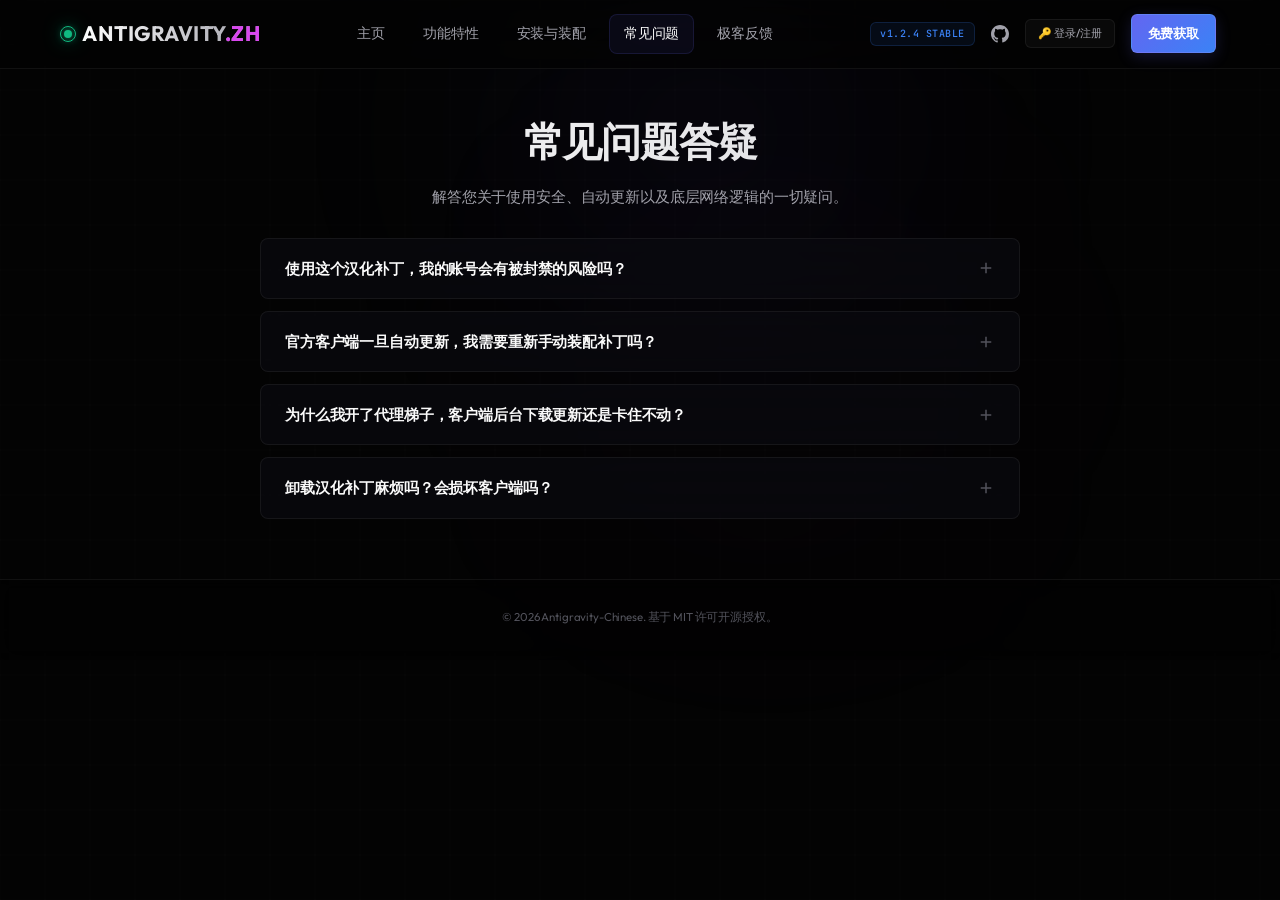
==== commit 8b171e41: "update website and download layout to v1.2.4" ====
--- a/faq.html
+++ b/faq.html
@@ -34,7 +34,7 @@
       </button>
 
       <div class="nav-actions">
-        <span class="badge">v1.2.3 STABLE</span>
+        <span class="badge">v1.2.4 STABLE</span>
         <a href="https://github.com/3169657175/Antigravity-Chinese" target="_blank" class="github-icon-btn">
           <svg viewBox="0 0 16 16" width="18" height="18"><path fill="currentColor" fill-rule="evenodd" d="M8 0C3.58 0 0 3.58 0 8c0 3.54 2.29 6.53 5.47 7.59.4.07.55-.17.55-.38 0-.19-.01-.82-.01-1.49-2.01.37-2.53-.49-2.69-.94-.09-.23-.48-.94-.82-1.13-.28-.15-.68-.52-.01-.53.63-.01 1.08.58 1.23.82.72 1.21 1.87.87 2.33.66.07-.52.28-.87.51-1.07-1.78-.2-3.64-.89-3.64-3.95 0-.87.31-1.59.82-2.15-.08-.2-.36-1.02.08-2.12 0 0 .67-.21 2.2.82.64-.18 1.32-.27 2-.27.68 0 1.36.09 2 .27 1.53-1.04 2.2-.82 2.2-.82.44 1.1.16 1.92.08 2.12.51.56.82 1.27.82 2.15 0 3.07-1.87 3.75-3.65 3.95.29.25.54.73.54 1.48 0 1.07-.01 1.93-.01 2.2 0 .21.15.46.55.38A8.013 8.013 0 0016 8c0-4.42-3.58-8-8-8z"></path></svg>
         </a>
@@ -89,7 +89,7 @@
             <svg class="faq-icon" viewBox="0 0 24 24" width="18" height="18"><path fill="currentColor" d="M19 13h-6v6h-2v-6H5v-2h6V5h2v6h6v2z"/></svg>
           </div>
           <div class="faq-content">
-            <p>这是因为 Electron 的 Node.js 主进程在执行网络下载时，默认并不会读取系统虚拟网卡或代理软件（VPN）的端口代理配置。我们在最新的 v1.2.3 补丁里注入了国内高速 CDN（ghproxy）极速下载通道，现在下载 3.7MB 的包在 1~2 秒内即可秒下秒更新，再无卡顿。</p>
+            <p>这是因为 Electron 的 Node.js 主进程在执行网络下载时，默认并不会读取系统虚拟网卡或代理软件（VPN）的端口代理配置。我们在最新的 v1.2.4 补丁里注入了国内高速 CDN（ghproxy）极速下载通道，现在下载 3.7MB 的包在 1~2 秒内即可秒下秒更新，再无卡顿。</p>
           </div>
         </div>
 
--- a/style.css
+++ b/style.css
@@ -1083,7 +1083,7 @@
   display: grid;
   grid-template-columns: repeat(auto-fit, minmax(320px, 1fr));
   gap: 30px;
-  max-width: 800px;
+  max-width: 1100px;
   margin: 0 auto;
 }
 
